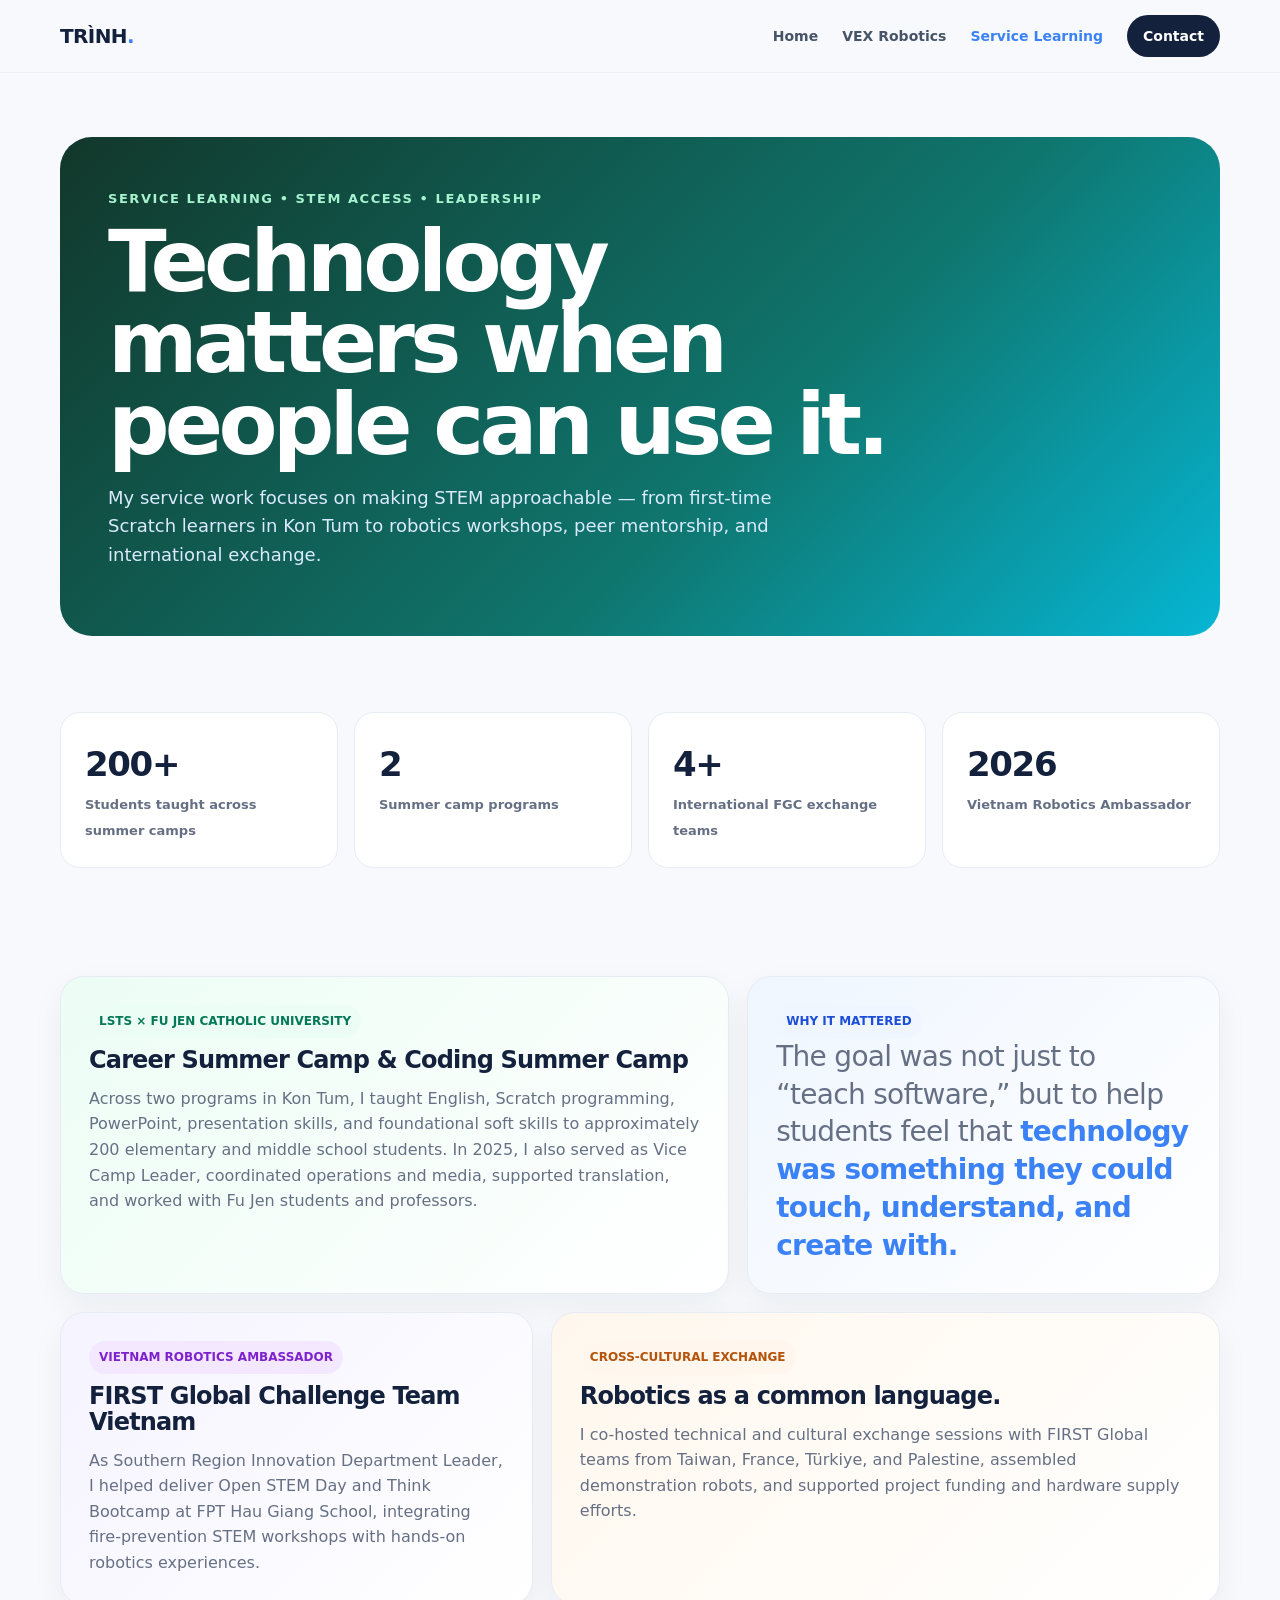
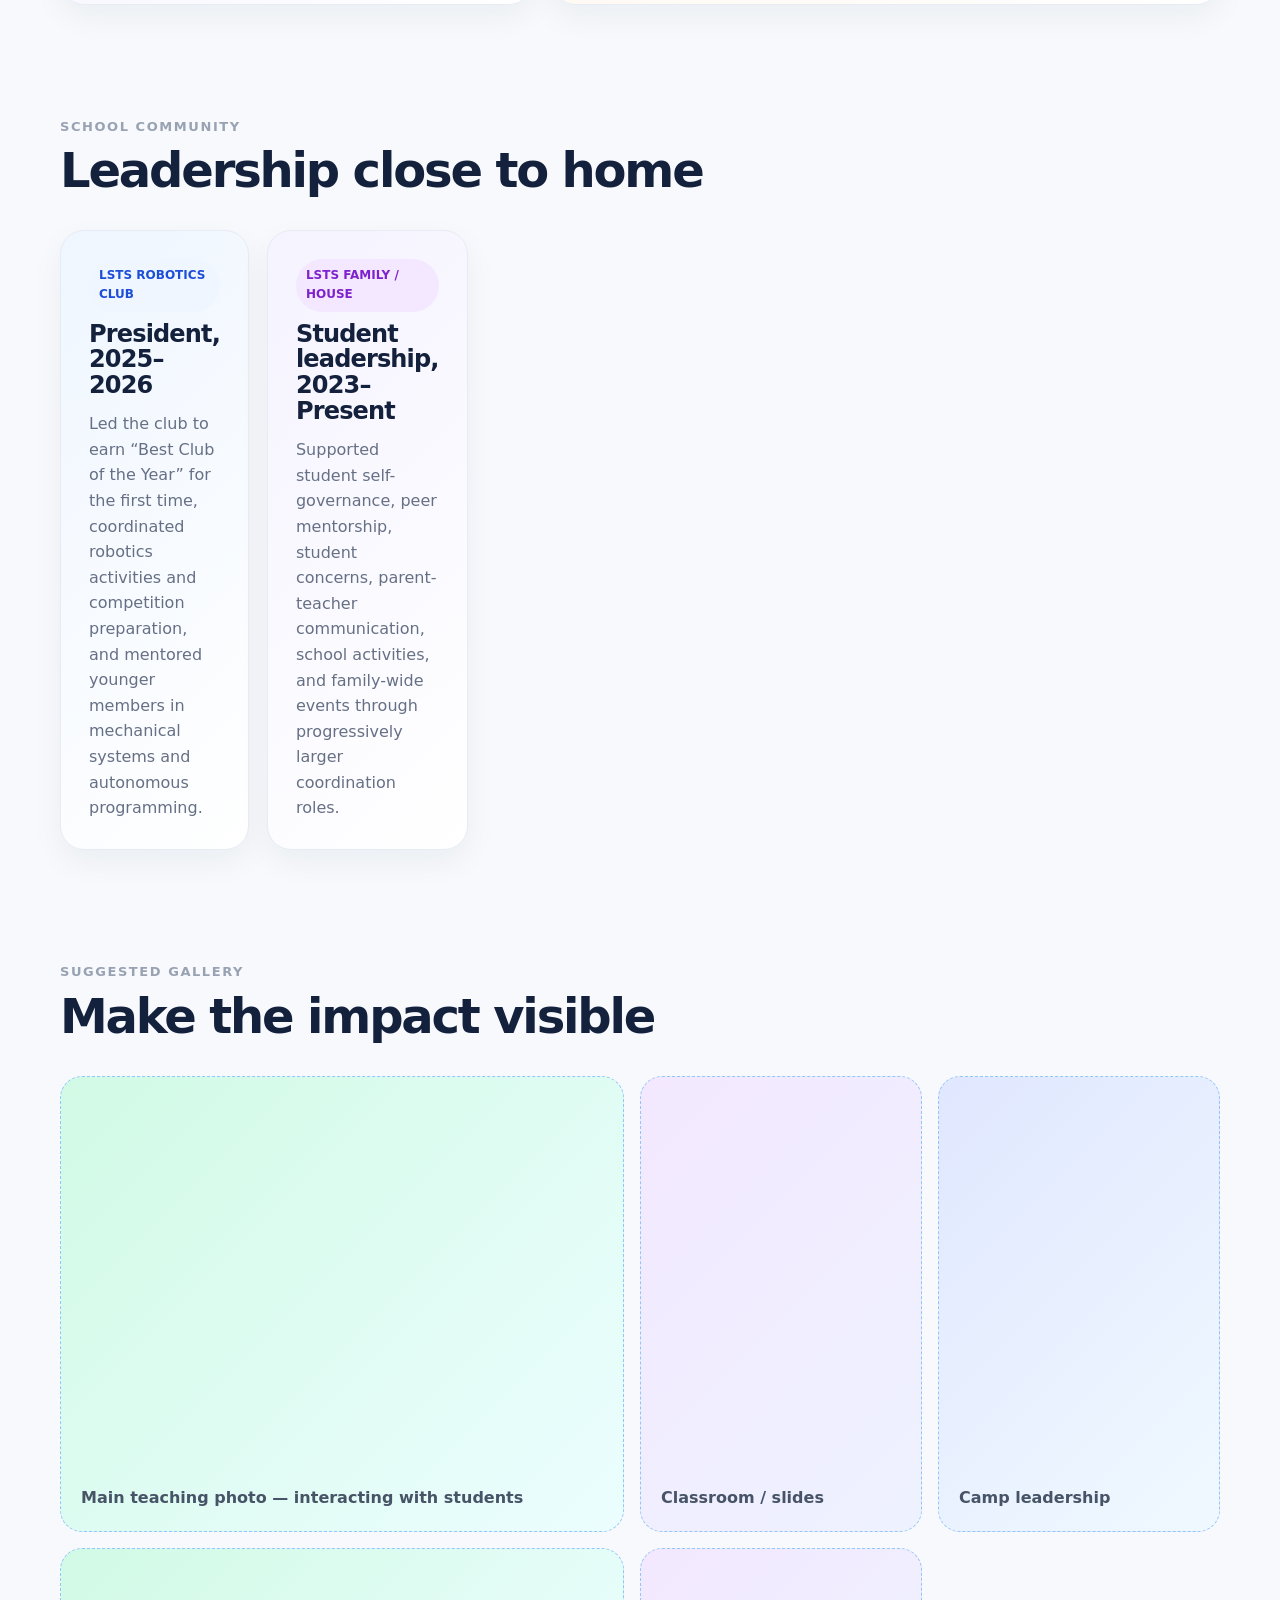
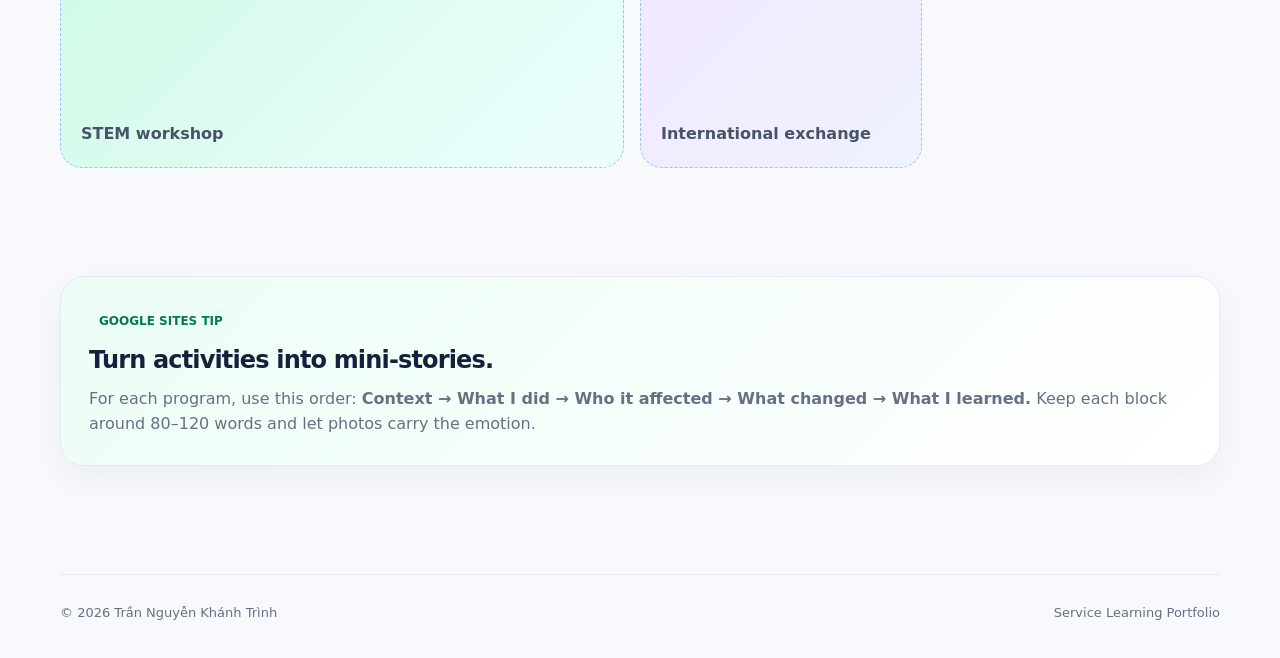
==== service.html @ 227d6859 "Add files via upload" ====
<!doctype html><html lang="en"><head><meta charset="utf-8"><meta name="viewport" content="width=device-width,initial-scale=1"><title>Service Learning | Trình</title><link rel="stylesheet" href="styles.css"></head><body>
<nav class="nav"><div class="container nav-inner"><a class="brand" href="index.html">TRÌNH<span>.</span></a><button class="mobile-toggle">☰</button><div class="nav-links"><a href="index.html">Home</a><a href="vex.html">VEX Robotics</a><a class="active" href="service.html">Service Learning</a><a class="nav-btn" href="index.html#contact">Contact</a></div></div></nav>
<main><section class="page-hero"><div class="container"><div class="page-hero-box" style="background:linear-gradient(135deg,#12372a,#0f766e 60%,#06b6d4)"><span class="eyebrow" style="color:#a7f3d0">SERVICE LEARNING • STEM ACCESS • LEADERSHIP</span><h1>Technology matters when people can use it.</h1><p>My service work focuses on making STEM approachable — from first-time Scratch learners in Kon Tum to robotics workshops, peer mentorship, and international exchange.</p></div></div></section>
<section class="section"><div class="container"><div class="metrics"><div class="metric"><strong>200+</strong><span>Students taught across summer camps</span></div><div class="metric"><strong>2</strong><span>Summer camp programs</span></div><div class="metric"><strong>4+</strong><span>International FGC exchange teams</span></div><div class="metric"><strong>2026</strong><span>Vietnam Robotics Ambassador</span></div></div></div></section>
<section class="section"><div class="container"><div class="bento"><div class="card span-7 accent-green"><span class="tag green">LSTS × FU JEN CATHOLIC UNIVERSITY</span><h3>Career Summer Camp & Coding Summer Camp</h3><p>Across two programs in Kon Tum, I taught English, Scratch programming, PowerPoint, presentation skills, and foundational soft skills to approximately 200 elementary and middle school students. In 2025, I also served as Vice Camp Leader, coordinated operations and media, supported translation, and worked with Fu Jen students and professors.</p></div><div class="card span-5 accent-blue"><span class="tag">WHY IT MATTERED</span><p class="quote">The goal was not just to “teach software,” but to help students feel that <strong>technology was something they could touch, understand, and create with.</strong></p></div><div class="card span-5 accent-purple"><span class="tag purple">VIETNAM ROBOTICS AMBASSADOR</span><h3>FIRST Global Challenge Team Vietnam</h3><p>As Southern Region Innovation Department Leader, I helped deliver Open STEM Day and Think Bootcamp at FPT Hau Giang School, integrating fire-prevention STEM workshops with hands-on robotics experiences.</p></div><div class="card span-7 accent-orange"><span class="tag orange">CROSS-CULTURAL EXCHANGE</span><h3>Robotics as a common language.</h3><p>I co-hosted technical and cultural exchange sessions with FIRST Global teams from Taiwan, France, Türkiye, and Palestine, assembled demonstration robots, and supported project funding and hardware supply efforts.</p></div></div></div></section>
<section class="section"><div class="container"><div class="section-head"><div><span class="eyebrow">School community</span><h2>Leadership close to home</h2></div></div><div class="bento"><div class="card span-6 accent-blue"><span class="tag">LSTS ROBOTICS CLUB</span><h3>President, 2025–2026</h3><p>Led the club to earn “Best Club of the Year” for the first time, coordinated robotics activities and competition preparation, and mentored younger members in mechanical systems and autonomous programming.</p></div><div class="card span-6 accent-purple"><span class="tag purple">LSTS FAMILY / HOUSE</span><h3>Student leadership, 2023–Present</h3><p>Supported student self-governance, peer mentorship, student concerns, parent-teacher communication, school activities, and family-wide events through progressively larger coordination roles.</p></div></div></div></section>
<section class="section"><div class="container"><div class="section-head"><div><span class="eyebrow">Suggested gallery</span><h2>Make the impact visible</h2></div></div><div class="photo-grid"><div class="photo-placeholder tall green">Main teaching photo — interacting with students</div><div class="photo-placeholder purple">Classroom / slides</div><div class="photo-placeholder">Camp leadership</div><div class="photo-placeholder green">STEM workshop</div><div class="photo-placeholder purple">International exchange</div></div></div></section>
<section class="section"><div class="container"><div class="card accent-green"><span class="tag green">GOOGLE SITES TIP</span><h3>Turn activities into mini-stories.</h3><p>For each program, use this order: <b>Context → What I did → Who it affected → What changed → What I learned.</b> Keep each block around 80–120 words and let photos carry the emotion.</p></div></div></section>
</main><footer class="footer"><div class="container footer-box"><span>© 2026 Trần Nguyễn Khánh Trình</span><span>Service Learning Portfolio</span></div></footer><script src="script.js"></script></body></html>
---- styles.css ----
:root {
  --bg: #f7f9fc;
  --surface: #ffffff;
  --text: #14213d;
  --muted: #667085;
  --line: #e7ebf3;
  --blue: #3b82f6;
  --purple: #7c3aed;
  --cyan: #06b6d4;
  --green: #10b981;
  --orange: #f59e0b;
  --radius: 24px;
  --shadow: 0 20px 60px rgba(20,33,61,.10);
}
*{box-sizing:border-box}
html{scroll-behavior:smooth}
body{margin:0;font-family:Inter,ui-sans-serif,system-ui,-apple-system,BlinkMacSystemFont,"Segoe UI",sans-serif;background:var(--bg);color:var(--text);line-height:1.6}
a{color:inherit;text-decoration:none}
img{max-width:100%;display:block}
.container{width:min(1160px,calc(100% - 40px));margin:auto}
.nav{position:sticky;top:0;z-index:20;background:rgba(247,249,252,.82);backdrop-filter:blur(16px);border-bottom:1px solid rgba(231,235,243,.75)}
.nav-inner{display:flex;align-items:center;justify-content:space-between;min-height:72px;gap:24px}
.brand{font-weight:900;letter-spacing:-.03em;font-size:20px}.brand span{color:var(--blue)}
.nav-links{display:flex;gap:24px;align-items:center;font-size:14px;font-weight:700;color:#475467}
.nav-links a:hover,.nav-links a.active{color:var(--blue)}
.nav-btn{padding:10px 16px;border-radius:999px;background:#14213d;color:white !important}
.mobile-toggle{display:none;border:0;background:var(--surface);border-radius:12px;padding:10px;font-size:18px}
.hero{padding:72px 0 40px}
.hero-grid{display:grid;grid-template-columns:1.25fr .75fr;gap:34px;align-items:stretch}
.hero-copy{background:linear-gradient(135deg,#15213d 0%,#25345c 48%,#3b82f6 130%);color:#fff;border-radius:34px;padding:52px;min-height:520px;display:flex;flex-direction:column;justify-content:flex-end;position:relative;overflow:hidden;box-shadow:var(--shadow)}
.hero-copy:before{content:"";position:absolute;width:320px;height:320px;border:1px solid rgba(255,255,255,.16);border-radius:50%;top:-120px;right:-70px;box-shadow:0 0 0 60px rgba(255,255,255,.03),0 0 0 120px rgba(255,255,255,.02)}
.eyebrow{display:inline-flex;align-items:center;gap:8px;font-size:13px;font-weight:800;text-transform:uppercase;letter-spacing:.12em;color:#98a2b3}.hero-copy .eyebrow{color:#bfdbfe}
h1{font-size:clamp(46px,7vw,82px);line-height:.95;letter-spacing:-.055em;margin:18px 0 22px;max-width:850px}
.hero-copy p{font-size:19px;color:#dbeafe;max-width:720px;margin:0 0 28px}
.button-row{display:flex;gap:12px;flex-wrap:wrap}.button{padding:13px 18px;border-radius:14px;background:white;color:#172554;font-weight:800;font-size:14px}.button.secondary{background:rgba(255,255,255,.11);color:#fff;border:1px solid rgba(255,255,255,.18)}
.hero-side{display:grid;grid-template-rows:1fr 1fr;gap:18px}
.profile-card,.stat-card,.card{background:var(--surface);border:1px solid var(--line);border-radius:var(--radius);box-shadow:0 12px 32px rgba(20,33,61,.05)}
.profile-card{padding:28px;display:flex;flex-direction:column;justify-content:space-between;background:linear-gradient(180deg,#ffffff 0%,#eef6ff 100%)}
.avatar{height:190px;border-radius:22px;background:linear-gradient(135deg,#dbeafe,#ede9fe 55%,#cffafe);display:grid;place-items:center;text-align:center;padding:20px;font-weight:800;color:#475467;border:1px dashed #a5b4fc}
.small{font-size:13px;color:var(--muted)}
.stat-card{padding:26px;display:grid;grid-template-columns:1fr 1fr;gap:12px;background:linear-gradient(135deg,#f5f3ff,#fff)}
.mini-stat{padding:16px;border-radius:18px;background:white;border:1px solid var(--line)}.mini-stat b{font-size:28px;display:block;letter-spacing:-.04em}.mini-stat span{font-size:12px;color:var(--muted);font-weight:700}
.section{padding:54px 0}.section-head{display:flex;justify-content:space-between;align-items:end;gap:20px;margin-bottom:28px}.section-head h2{font-size:clamp(32px,4vw,48px);line-height:1;letter-spacing:-.045em;margin:8px 0}.section-head p{max-width:520px;color:var(--muted);margin:0}
.bento{display:grid;grid-template-columns:repeat(12,1fr);gap:18px}.card{padding:28px}.card h3{font-size:24px;line-height:1.08;letter-spacing:-.035em;margin:10px 0 12px}.card p{color:var(--muted);margin:0}.span-7{grid-column:span 7}.span-5{grid-column:span 5}.span-4{grid-column:span 4}.span-8{grid-column:span 8}.span-12{grid-column:span 12}
.accent-blue{background:linear-gradient(135deg,#eff6ff,#ffffff)}.accent-purple{background:linear-gradient(135deg,#f5f3ff,#fff)}.accent-green{background:linear-gradient(135deg,#ecfdf5,#fff)}.accent-orange{background:linear-gradient(135deg,#fff7ed,#fff)}
.tag{display:inline-flex;padding:7px 10px;border-radius:999px;background:#eff6ff;color:#1d4ed8;font-size:12px;font-weight:800}.tag.purple{background:#f3e8ff;color:#7e22ce}.tag.green{background:#ecfdf5;color:#047857}.tag.orange{background:#fff7ed;color:#b45309}
.metrics{display:grid;grid-template-columns:repeat(4,1fr);gap:16px}.metric{padding:24px;background:white;border:1px solid var(--line);border-radius:20px}.metric strong{font-size:34px;display:block;letter-spacing:-.04em}.metric span{font-size:13px;color:var(--muted);font-weight:700}
.timeline{position:relative;margin-top:10px}.timeline:before{content:"";position:absolute;left:11px;top:6px;bottom:6px;width:2px;background:#dbe5f2}.timeline-item{position:relative;padding-left:42px;margin:26px 0}.timeline-item:before{content:"";position:absolute;left:4px;top:5px;width:16px;height:16px;border-radius:50%;background:white;border:4px solid var(--blue)}.timeline-item .date{font-size:12px;color:var(--blue);font-weight:900;text-transform:uppercase;letter-spacing:.08em}.timeline-item h3{margin:5px 0 4px;font-size:20px}.timeline-item p{margin:0;color:var(--muted)}
.photo-grid{display:grid;grid-template-columns:2fr 1fr 1fr;gap:16px}.photo-placeholder{min-height:220px;border-radius:22px;background:linear-gradient(135deg,#e0e7ff,#f0f9ff);border:1px dashed #93c5fd;display:flex;align-items:flex-end;padding:20px;font-weight:800;color:#475467}.photo-placeholder.tall{min-height:456px}.photo-placeholder.purple{background:linear-gradient(135deg,#f3e8ff,#eef2ff)}.photo-placeholder.green{background:linear-gradient(135deg,#d1fae5,#ecfeff)}
.page-hero{padding:64px 0 22px}.page-hero-box{border-radius:32px;padding:48px;background:linear-gradient(135deg,#15213d,#3154a8);color:white;overflow:hidden;position:relative}.page-hero h1{font-size:clamp(48px,7vw,86px);margin:10px 0 14px}.page-hero p{max-width:730px;color:#dbeafe;font-size:18px}
.quote{font-size:28px;line-height:1.35;letter-spacing:-.025em;color:#344054}.quote strong{color:var(--blue)}
.list{padding-left:18px;color:var(--muted)}.list li{margin:8px 0}
.footer{padding:54px 0 34px}.footer-box{border-top:1px solid var(--line);padding-top:28px;display:flex;justify-content:space-between;gap:20px;flex-wrap:wrap;color:var(--muted);font-size:13px}
@media(max-width:900px){.hero-grid{grid-template-columns:1fr}.hero-copy{min-height:460px;padding:34px}.hero-side{grid-template-columns:1fr 1fr;grid-template-rows:none}.span-7,.span-5,.span-4,.span-8{grid-column:span 12}.metrics{grid-template-columns:1fr 1fr}.photo-grid{grid-template-columns:1fr 1fr}.photo-placeholder.tall{grid-column:span 2;min-height:300px}}
@media(max-width:680px){.container{width:min(100% - 24px,1160px)}.nav-links{display:none;position:absolute;top:72px;left:12px;right:12px;background:white;border:1px solid var(--line);padding:16px;border-radius:18px;box-shadow:var(--shadow);flex-direction:column;align-items:stretch}.nav-links.open{display:flex}.mobile-toggle{display:block}.hero{padding-top:34px}.hero-copy{padding:28px;min-height:430px}.hero-side{grid-template-columns:1fr}.metrics{grid-template-columns:1fr}.photo-grid{grid-template-columns:1fr}.photo-placeholder.tall{grid-column:auto;min-height:240px}.section{padding:38px 0}.section-head{align-items:start;flex-direction:column}.page-hero-box{padding:30px}}
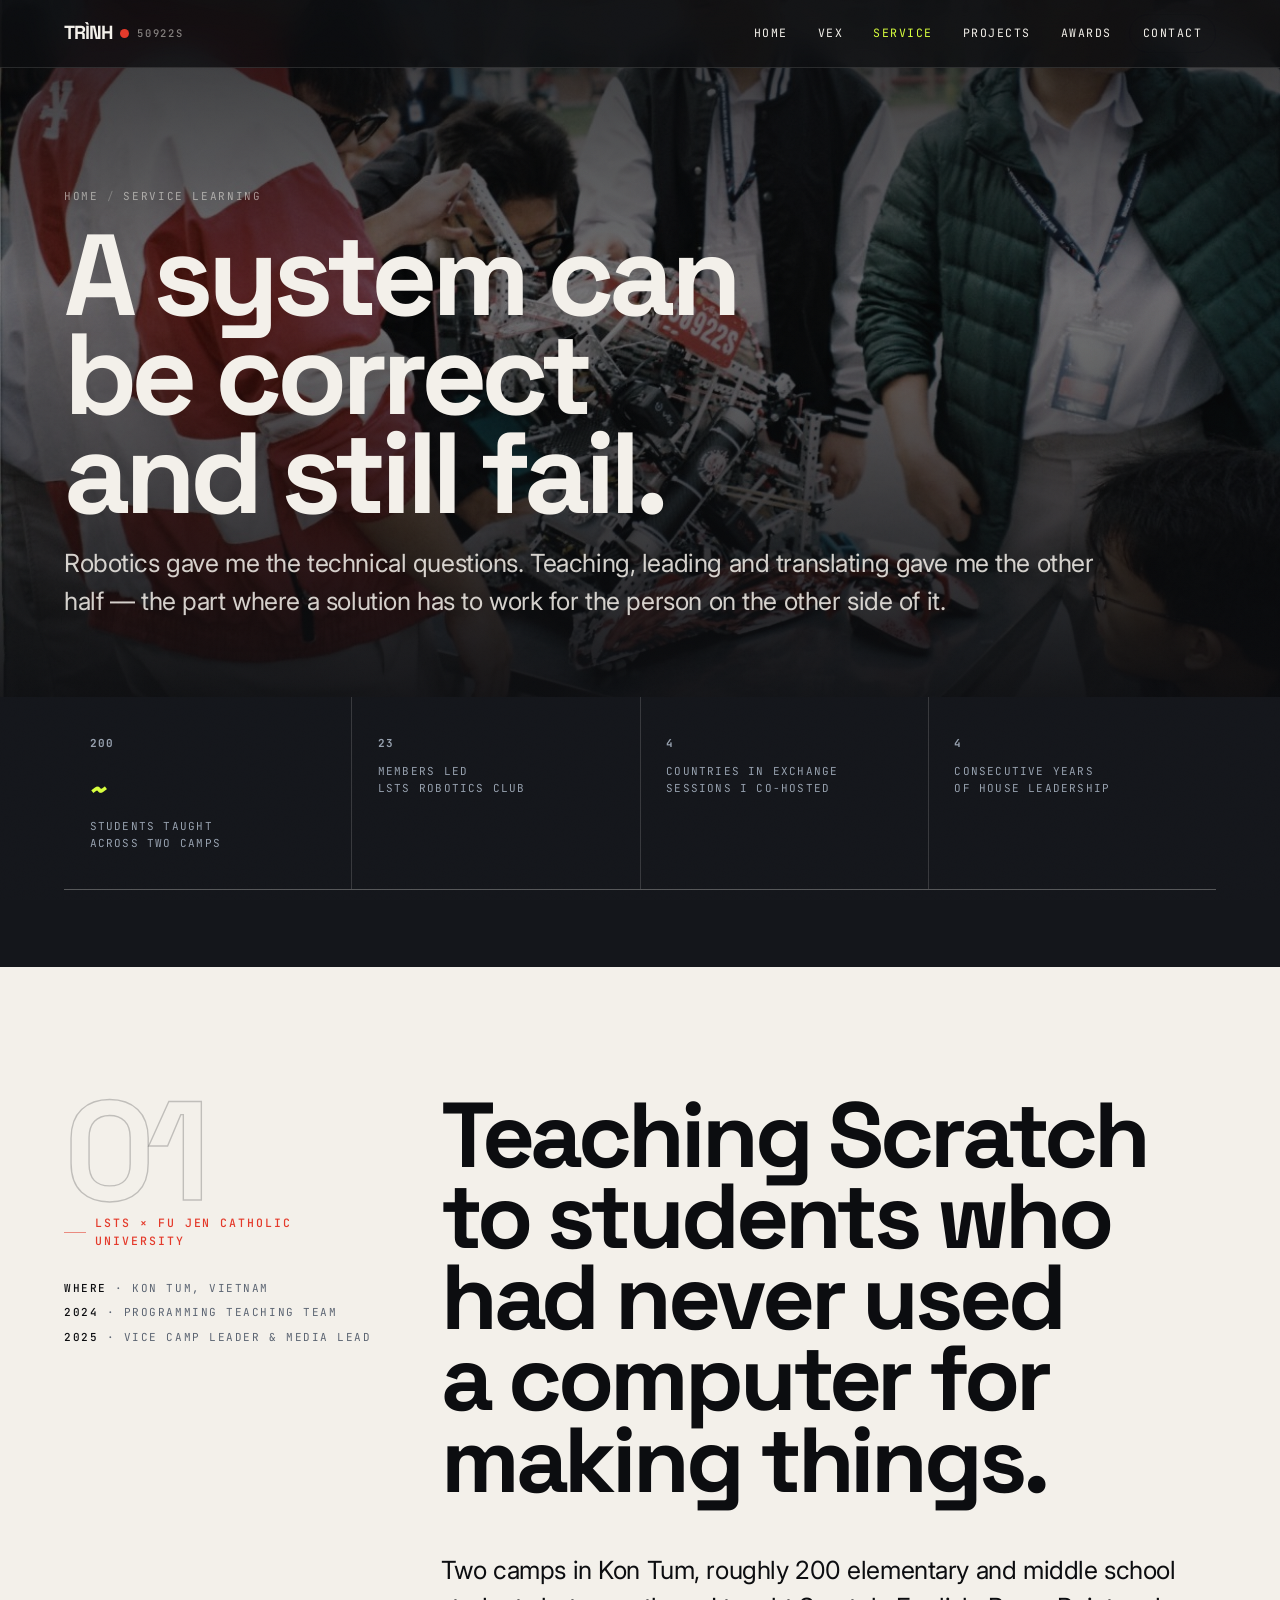
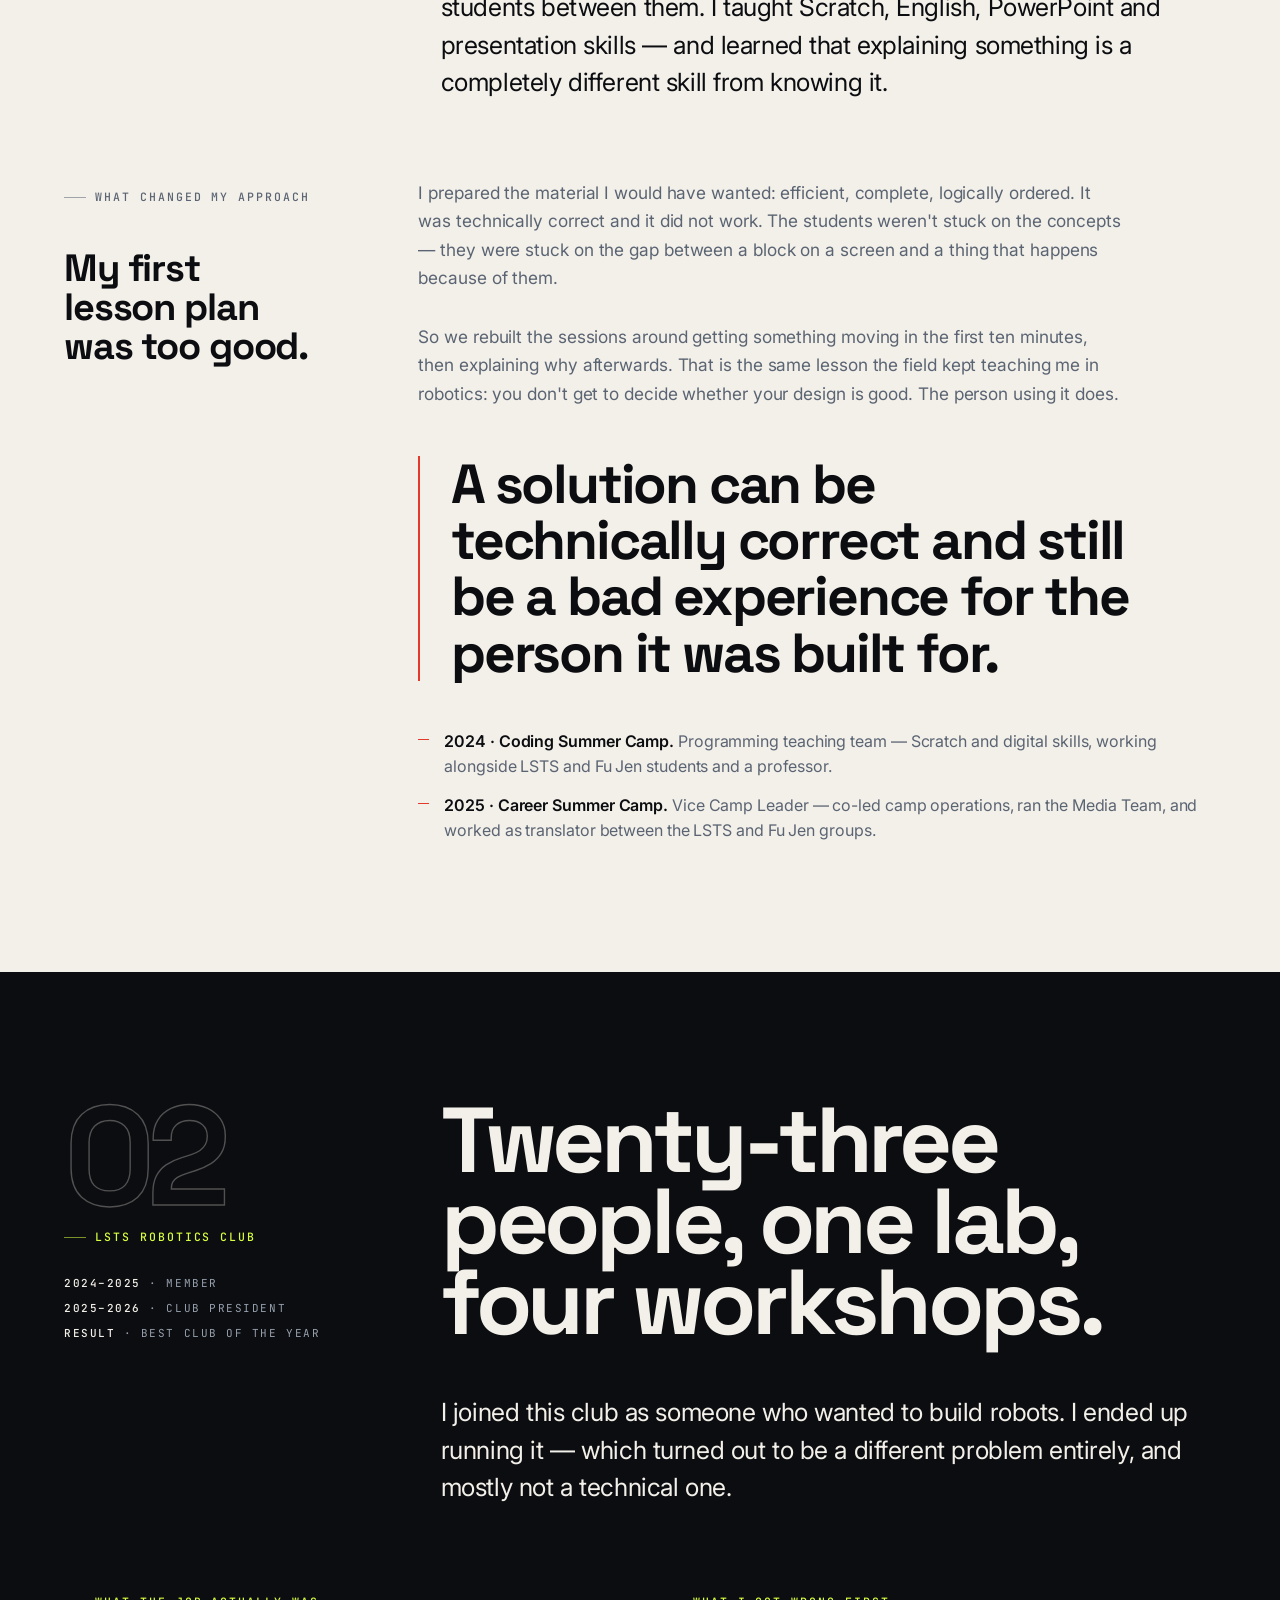
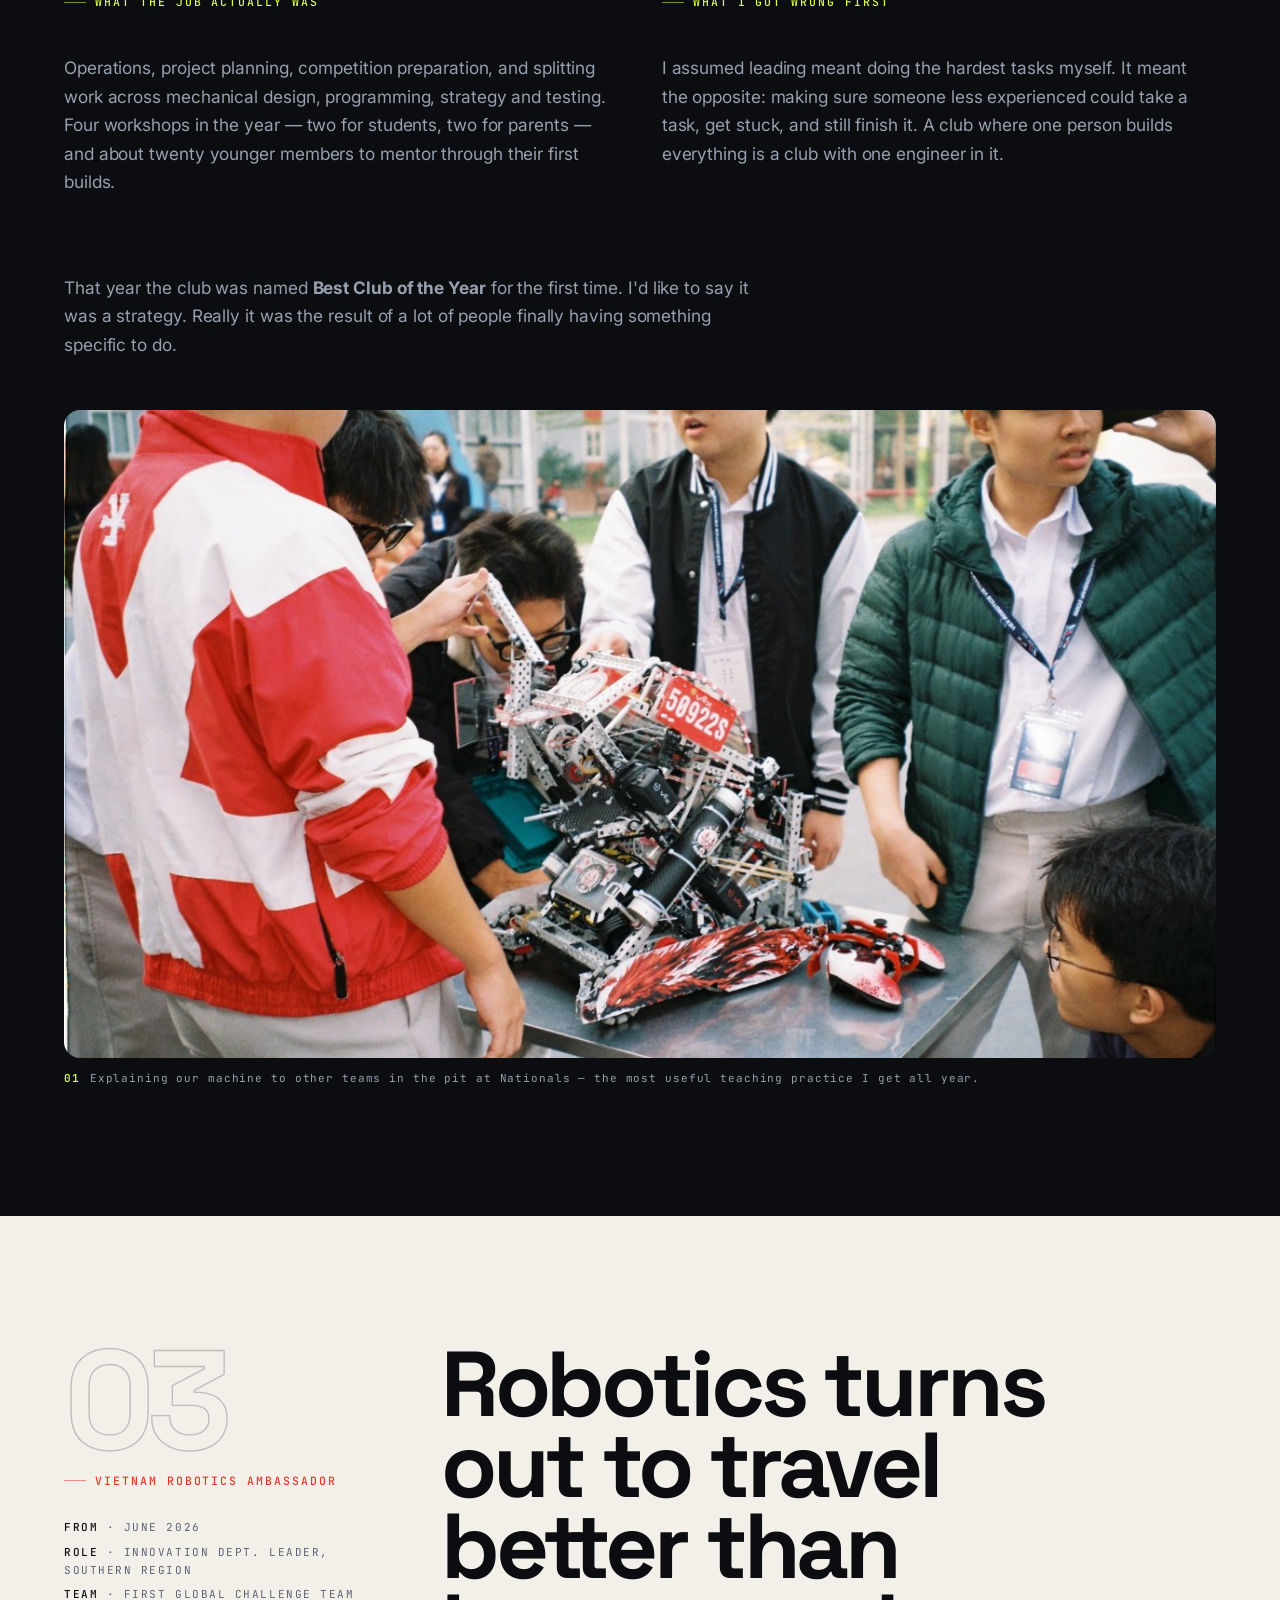
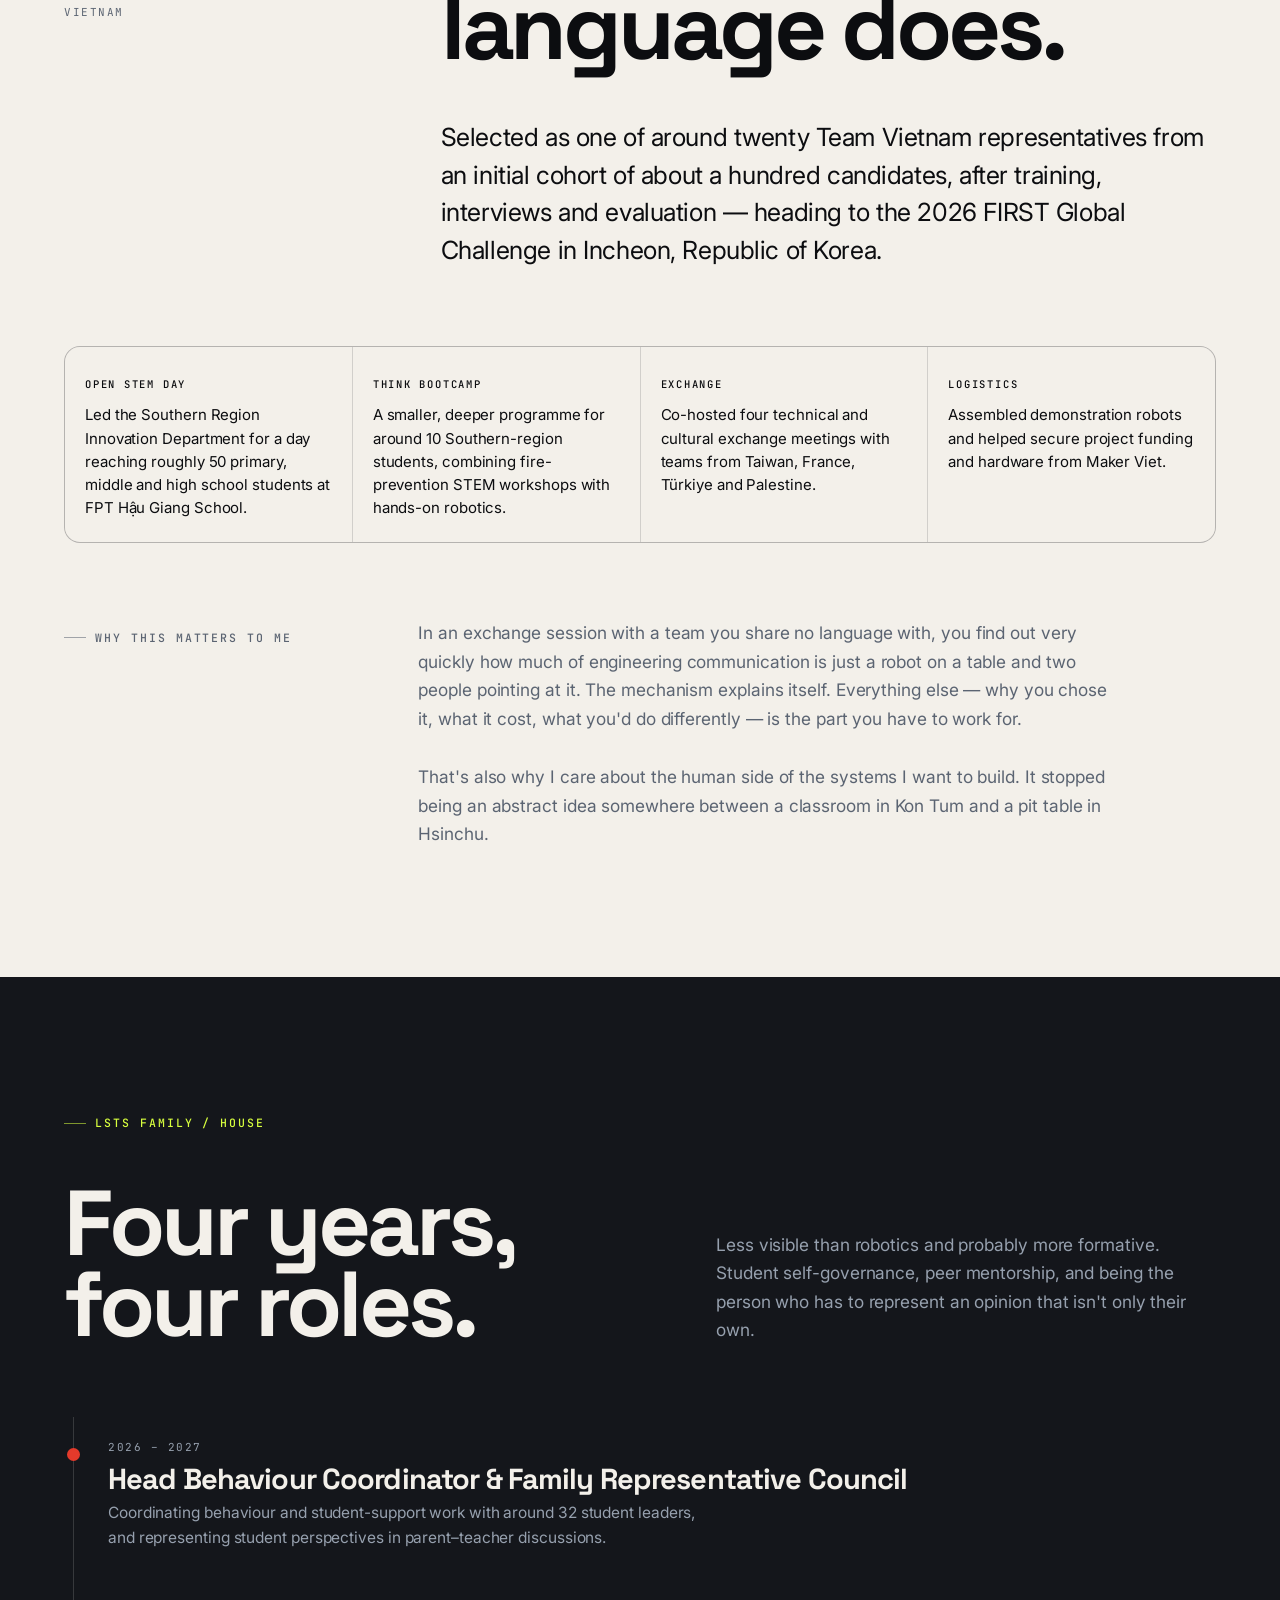
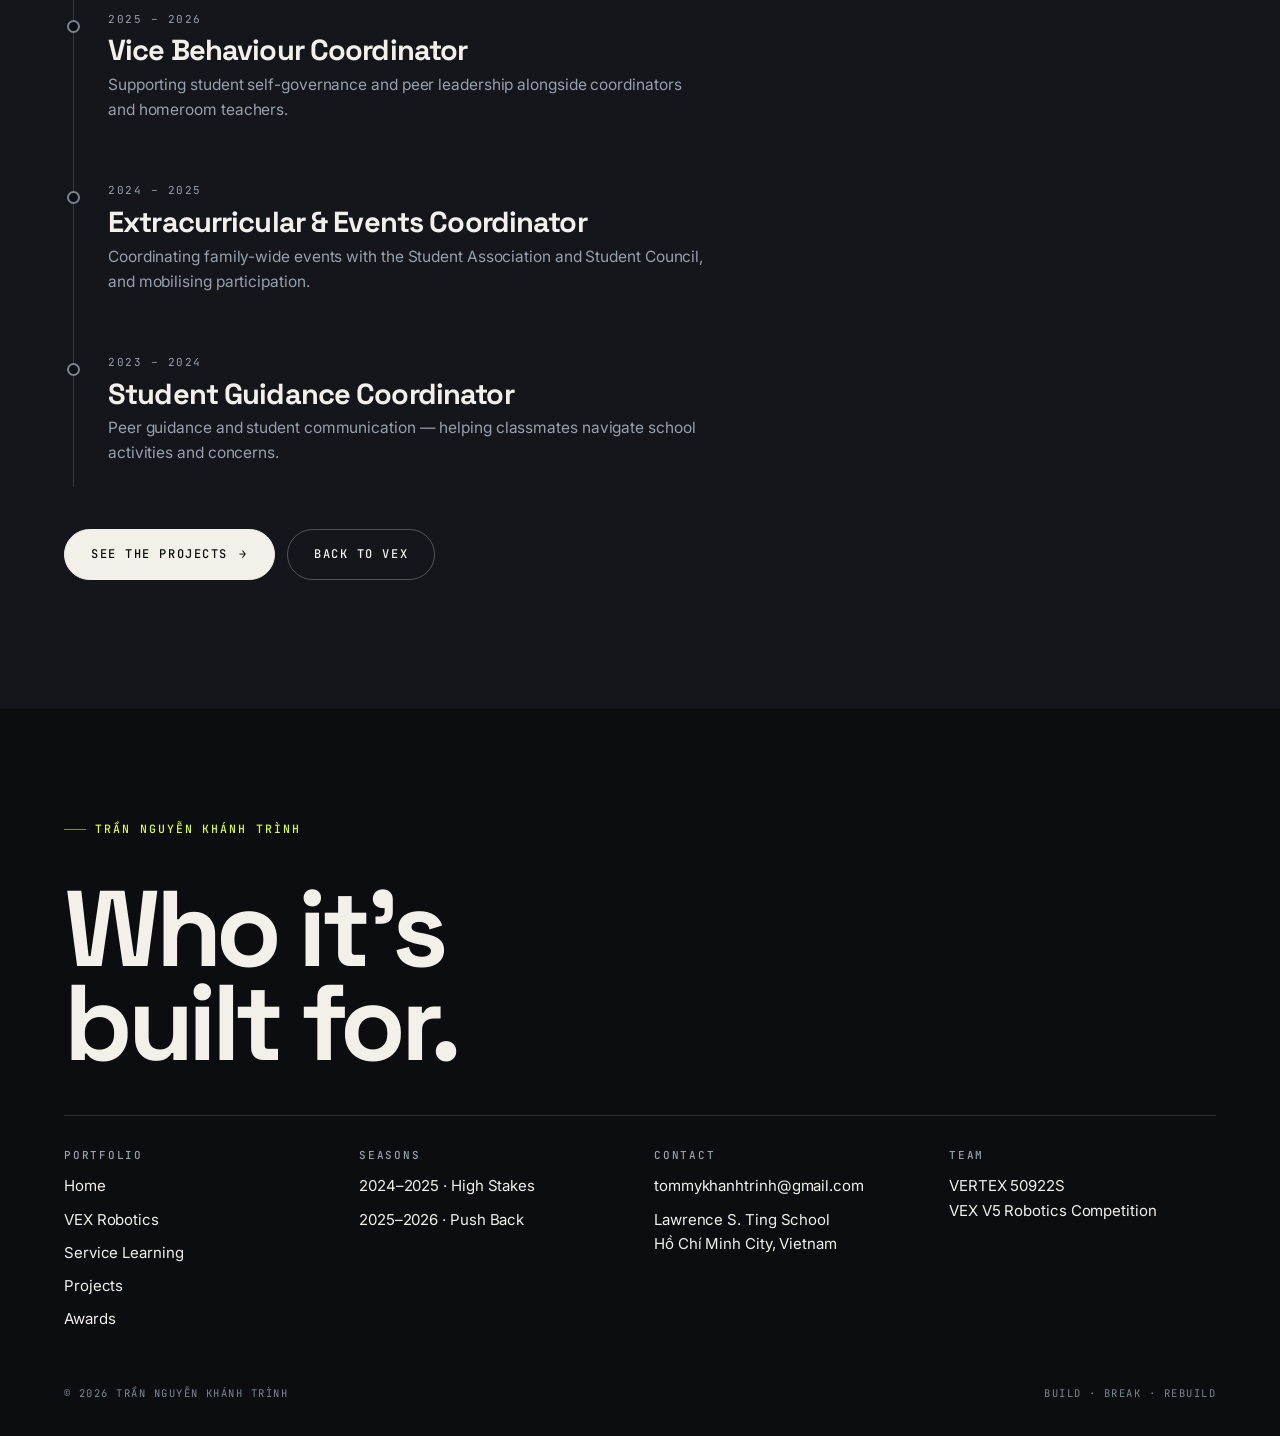
==== commit e89802a1: "Rebuild portfolio as a visual storytelling site Replaces the Google Sites scaffold with a full stati" ====
--- a/service.html
+++ b/service.html
@@ -1,9 +1,317 @@
-<!doctype html><html lang="en"><head><meta charset="utf-8"><meta name="viewport" content="width=device-width,initial-scale=1"><title>Service Learning | Trình</title><link rel="stylesheet" href="styles.css"></head><body>
-<nav class="nav"><div class="container nav-inner"><a class="brand" href="index.html">TRÌNH<span>.</span></a><button class="mobile-toggle">☰</button><div class="nav-links"><a href="index.html">Home</a><a href="vex.html">VEX Robotics</a><a class="active" href="service.html">Service Learning</a><a class="nav-btn" href="index.html#contact">Contact</a></div></div></nav>
-<main><section class="page-hero"><div class="container"><div class="page-hero-box" style="background:linear-gradient(135deg,#12372a,#0f766e 60%,#06b6d4)"><span class="eyebrow" style="color:#a7f3d0">SERVICE LEARNING • STEM ACCESS • LEADERSHIP</span><h1>Technology matters when people can use it.</h1><p>My service work focuses on making STEM approachable — from first-time Scratch learners in Kon Tum to robotics workshops, peer mentorship, and international exchange.</p></div></div></section>
-<section class="section"><div class="container"><div class="metrics"><div class="metric"><strong>200+</strong><span>Students taught across summer camps</span></div><div class="metric"><strong>2</strong><span>Summer camp programs</span></div><div class="metric"><strong>4+</strong><span>International FGC exchange teams</span></div><div class="metric"><strong>2026</strong><span>Vietnam Robotics Ambassador</span></div></div></div></section>
-<section class="section"><div class="container"><div class="bento"><div class="card span-7 accent-green"><span class="tag green">LSTS × FU JEN CATHOLIC UNIVERSITY</span><h3>Career Summer Camp & Coding Summer Camp</h3><p>Across two programs in Kon Tum, I taught English, Scratch programming, PowerPoint, presentation skills, and foundational soft skills to approximately 200 elementary and middle school students. In 2025, I also served as Vice Camp Leader, coordinated operations and media, supported translation, and worked with Fu Jen students and professors.</p></div><div class="card span-5 accent-blue"><span class="tag">WHY IT MATTERED</span><p class="quote">The goal was not just to “teach software,” but to help students feel that <strong>technology was something they could touch, understand, and create with.</strong></p></div><div class="card span-5 accent-purple"><span class="tag purple">VIETNAM ROBOTICS AMBASSADOR</span><h3>FIRST Global Challenge Team Vietnam</h3><p>As Southern Region Innovation Department Leader, I helped deliver Open STEM Day and Think Bootcamp at FPT Hau Giang School, integrating fire-prevention STEM workshops with hands-on robotics experiences.</p></div><div class="card span-7 accent-orange"><span class="tag orange">CROSS-CULTURAL EXCHANGE</span><h3>Robotics as a common language.</h3><p>I co-hosted technical and cultural exchange sessions with FIRST Global teams from Taiwan, France, Türkiye, and Palestine, assembled demonstration robots, and supported project funding and hardware supply efforts.</p></div></div></div></section>
-<section class="section"><div class="container"><div class="section-head"><div><span class="eyebrow">School community</span><h2>Leadership close to home</h2></div></div><div class="bento"><div class="card span-6 accent-blue"><span class="tag">LSTS ROBOTICS CLUB</span><h3>President, 2025–2026</h3><p>Led the club to earn “Best Club of the Year” for the first time, coordinated robotics activities and competition preparation, and mentored younger members in mechanical systems and autonomous programming.</p></div><div class="card span-6 accent-purple"><span class="tag purple">LSTS FAMILY / HOUSE</span><h3>Student leadership, 2023–Present</h3><p>Supported student self-governance, peer mentorship, student concerns, parent-teacher communication, school activities, and family-wide events through progressively larger coordination roles.</p></div></div></div></section>
-<section class="section"><div class="container"><div class="section-head"><div><span class="eyebrow">Suggested gallery</span><h2>Make the impact visible</h2></div></div><div class="photo-grid"><div class="photo-placeholder tall green">Main teaching photo — interacting with students</div><div class="photo-placeholder purple">Classroom / slides</div><div class="photo-placeholder">Camp leadership</div><div class="photo-placeholder green">STEM workshop</div><div class="photo-placeholder purple">International exchange</div></div></div></section>
-<section class="section"><div class="container"><div class="card accent-green"><span class="tag green">GOOGLE SITES TIP</span><h3>Turn activities into mini-stories.</h3><p>For each program, use this order: <b>Context → What I did → Who it affected → What changed → What I learned.</b> Keep each block around 80–120 words and let photos carry the emotion.</p></div></div></section>
-</main><footer class="footer"><div class="container footer-box"><span>© 2026 Trần Nguyễn Khánh Trình</span><span>Service Learning Portfolio</span></div></footer><script src="script.js"></script></body></html>
+<!doctype html>
+<html lang="en">
+<head>
+<meta charset="utf-8">
+<meta name="viewport" content="width=device-width,initial-scale=1">
+<title>Service Learning — Trần Nguyễn Khánh Trình</title>
+<meta name="description" content="Teaching, leading and representing: two summer camps in Kon Tum, the LSTS Robotics Club presidency, and the FIRST Global Challenge Team Vietnam ambassador programme.">
+<meta name="theme-color" content="#0C0D10">
+<link rel="icon" href="data:image/svg+xml,%3Csvg xmlns='http://www.w3.org/2000/svg' viewBox='0 0 32 32'%3E%3Crect width='32' height='32' rx='7' fill='%230C0D10'/%3E%3Ccircle cx='16' cy='16' r='6' fill='%23E43A2B'/%3E%3C/svg%3E">
+<link rel="preconnect" href="https://fonts.googleapis.com">
+<link rel="preconnect" href="https://fonts.gstatic.com" crossorigin>
+<link href="https://fonts.googleapis.com/css2?family=Space+Grotesk:wght@500;700&family=Inter:wght@400;500;600&family=JetBrains+Mono:wght@400;500&display=swap" rel="stylesheet">
+<link rel="stylesheet" href="styles.css">
+</head>
+<body>
+<a class="skip" href="#main">Skip to content</a>
+<div class="progress" aria-hidden="true"></div>
+<div class="grain" aria-hidden="true"></div>
+
+<header class="nav on-dark">
+  <div class="wrap nav-in">
+    <a class="brand" href="index.html">TRÌNH<i aria-hidden="true"></i><span>50922S</span></a>
+    <button class="burger" type="button" aria-label="Menu" aria-expanded="false"><b></b></button>
+    <nav class="nav-links" aria-label="Main">
+      <a href="index.html">Home</a>
+      <a href="vex.html">VEX</a>
+      <a class="active" href="service.html">Service</a>
+      <a href="projects.html">Projects</a>
+      <a href="awards.html">Awards</a>
+      <a class="nav-cta" href="index.html#contact">Contact</a>
+    </nav>
+  </div>
+</header>
+
+<main id="main">
+
+  <!-- ================= HERO ================= -->
+  <section class="phero">
+    <div class="phero-bg" aria-hidden="true">
+      <img src="assets/nationals/pit-crowd.jpg" alt="" fetchpriority="high" decoding="async">
+    </div>
+    <div class="wrap">
+      <p class="crumbs"><a href="index.html">Home</a><em>/</em>Service Learning</p>
+      <h1 class="display">A system can<br>be correct<br>and still fail.</h1>
+      <p class="lede">
+        Robotics gave me the technical questions. Teaching, leading and translating gave me the other
+        half — the part where a solution has to work for the person on the other side of it.
+      </p>
+    </div>
+  </section>
+
+  <section class="sec-tight dark ink-2" style="padding-top:0">
+    <div class="wrap-wide">
+      <div class="stats rv" style="border-top:0">
+        <div class="stat"><b><span data-count="200">200</span><em>~</em></b><span>Students taught<br>across two camps</span></div>
+        <div class="stat"><b><span data-count="23">23</span></b><span>Members led<br>LSTS Robotics Club</span></div>
+        <div class="stat"><b><span data-count="4">4</span></b><span>Countries in exchange<br>sessions I co-hosted</span></div>
+        <div class="stat"><b><span data-count="4">4</span></b><span>Consecutive years<br>of house leadership</span></div>
+      </div>
+    </div>
+  </section>
+
+  <!-- ================= KON TUM ================= -->
+  <section class="sec">
+    <div class="wrap">
+      <div class="ch-top">
+        <div>
+          <span class="ch-no" aria-hidden="true">01</span>
+          <p class="label label-red">LSTS × Fu Jen Catholic University</p>
+          <div class="ch-meta">
+            <span><b>Where</b> · Kon Tum, Vietnam</span>
+            <span><b>2024</b> · Programming teaching team</span>
+            <span><b>2025</b> · Vice Camp Leader &amp; Media lead</span>
+          </div>
+        </div>
+        <div>
+          <h2 class="display d2 balance">Teaching Scratch to students who had never used a computer for making things.</h2>
+          <p class="lede mt-m">
+            Two camps in Kon Tum, roughly 200 elementary and middle school students between them.
+            I taught Scratch, English, PowerPoint and presentation skills — and learned that explaining
+            something is a completely different skill from knowing it.
+          </p>
+        </div>
+      </div>
+
+      <div class="cols-side mt-l">
+        <div class="sticky-side rv">
+          <p class="label">What changed my approach</p>
+          <h3 class="display d4 mt-s balance">My first lesson plan was too good.</h3>
+        </div>
+        <div>
+          <p class="body-lg rv">
+            I prepared the material I would have wanted: efficient, complete, logically ordered. It was
+            technically correct and it did not work. The students weren't stuck on the concepts — they
+            were stuck on the gap between a block on a screen and a thing that happens because of them.
+          </p>
+          <p class="body-lg rv mt-s">
+            So we rebuilt the sessions around getting something moving in the first ten minutes, then
+            explaining why afterwards. That is the same lesson the field kept teaching me in robotics:
+            you don't get to decide whether your design is good. The person using it does.
+          </p>
+          <div class="pull rv">
+            <p class="statement">A solution can be technically correct and still be a bad experience for the person it was built for.</p>
+          </div>
+          <ul class="list rv">
+            <li><b>2024 · Coding Summer Camp.</b> Programming teaching team — Scratch and digital skills, working alongside LSTS and Fu Jen students and a professor.</li>
+            <li><b>2025 · Career Summer Camp.</b> Vice Camp Leader — co-led camp operations, ran the Media Team, and worked as translator between the LSTS and Fu Jen groups.</li>
+          </ul>
+        </div>
+      </div>
+    </div>
+  </section>
+
+  <!-- ================= ROBOTICS CLUB ================= -->
+  <section class="sec dark">
+    <div class="wrap">
+      <div class="ch-top">
+        <div>
+          <span class="ch-no" aria-hidden="true">02</span>
+          <p class="label label-acid">LSTS Robotics Club</p>
+          <div class="ch-meta">
+            <span><b>2024–2025</b> · Member</span>
+            <span><b>2025–2026</b> · Club President</span>
+            <span><b>Result</b> · Best Club of the Year</span>
+          </div>
+        </div>
+        <div>
+          <h2 class="display d2 balance">Twenty-three people, one lab, four workshops.</h2>
+          <p class="lede mt-m">
+            I joined this club as someone who wanted to build robots. I ended up running it — which
+            turned out to be a different problem entirely, and mostly not a technical one.
+          </p>
+        </div>
+      </div>
+
+      <div class="cols2 mt-l">
+        <div class="rv">
+          <p class="label label-acid">What the job actually was</p>
+          <p class="body-lg mt-s">
+            Operations, project planning, competition preparation, and splitting work across mechanical
+            design, programming, strategy and testing. Four workshops in the year — two for students,
+            two for parents — and about twenty younger members to mentor through their first builds.
+          </p>
+        </div>
+        <div class="rv rv-d1">
+          <p class="label label-acid">What I got wrong first</p>
+          <p class="body-lg mt-s">
+            I assumed leading meant doing the hardest tasks myself. It meant the opposite: making sure
+            someone less experienced could take a task, get stuck, and still finish it. A club where one
+            person builds everything is a club with one engineer in it.
+          </p>
+        </div>
+      </div>
+
+      <div class="rv mt-l">
+        <p class="body-lg">
+          That year the club was named <strong>Best Club of the Year</strong> for the first time. I'd
+          like to say it was a strategy. Really it was the result of a lot of people finally having
+          something specific to do.
+        </p>
+      </div>
+
+      <figure class="rv mt-m">
+        <div class="fig ar-169 zoom clickable">
+          <img src="assets/nationals/pit-crowd.jpg" alt="Students from several teams gathered around the robot on a pit table at the National Championship" loading="lazy" decoding="async">
+        </div>
+        <figcaption class="cap"><i>01</i><span>Explaining our machine to other teams in the pit at Nationals — the most useful teaching practice I get all year.</span></figcaption>
+      </figure>
+    </div>
+  </section>
+
+  <!-- ================= AMBASSADOR ================= -->
+  <section class="sec">
+    <div class="wrap">
+      <div class="ch-top">
+        <div>
+          <span class="ch-no" aria-hidden="true">03</span>
+          <p class="label label-red">Vietnam Robotics Ambassador</p>
+          <div class="ch-meta">
+            <span><b>From</b> · June 2026</span>
+            <span><b>Role</b> · Innovation Dept. Leader, Southern Region</span>
+            <span><b>Team</b> · FIRST Global Challenge Team Vietnam</span>
+          </div>
+        </div>
+        <div>
+          <h2 class="display d2 balance">Robotics turns out to travel better than language does.</h2>
+          <p class="lede mt-m">
+            Selected as one of around twenty Team Vietnam representatives from an initial cohort of about
+            a hundred candidates, after training, interviews and evaluation — heading to the 2026 FIRST
+            Global Challenge in Incheon, Republic of Korea.
+          </p>
+        </div>
+      </div>
+
+      <div class="beats rv mt-l">
+        <div class="beat">
+          <p class="label label-red no-rule">Open STEM Day</p>
+          <p>Led the Southern Region Innovation Department for a day reaching roughly 50 primary, middle and high school students at FPT Hậu Giang School.</p>
+        </div>
+        <div class="beat">
+          <p class="label label-red no-rule">Think Bootcamp</p>
+          <p>A smaller, deeper programme for around 10 Southern-region students, combining fire-prevention STEM workshops with hands-on robotics.</p>
+        </div>
+        <div class="beat">
+          <p class="label label-red no-rule">Exchange</p>
+          <p>Co-hosted four technical and cultural exchange meetings with teams from Taiwan, France, Türkiye and Palestine.</p>
+        </div>
+        <div class="beat">
+          <p class="label label-red no-rule">Logistics</p>
+          <p>Assembled demonstration robots and helped secure project funding and hardware from Maker Viet.</p>
+        </div>
+      </div>
+
+      <div class="cols-side mt-l">
+        <div class="sticky-side rv">
+          <p class="label">Why this matters to me</p>
+        </div>
+        <div class="rv">
+          <p class="body-lg">
+            In an exchange session with a team you share no language with, you find out very quickly how
+            much of engineering communication is just a robot on a table and two people pointing at it.
+            The mechanism explains itself. Everything else — why you chose it, what it cost, what you'd
+            do differently — is the part you have to work for.
+          </p>
+          <p class="body-lg mt-s">
+            That's also why I care about the human side of the systems I want to build. It stopped being
+            an abstract idea somewhere between a classroom in Kon Tum and a pit table in Hsinchu.
+          </p>
+        </div>
+      </div>
+    </div>
+  </section>
+
+  <!-- ================= HOUSE LEADERSHIP ================= -->
+  <section class="sec dark ink-2">
+    <div class="wrap">
+      <div class="head rv">
+        <div>
+          <p class="label label-acid">LSTS Family / House</p>
+          <h2 class="display d2 mt-s">Four years, four roles.</h2>
+        </div>
+        <p class="body-lg">
+          Less visible than robotics and probably more formative. Student self-governance, peer
+          mentorship, and being the person who has to represent an opinion that isn't only their own.
+        </p>
+      </div>
+
+      <div class="tl rv">
+        <div class="tl-item is-key">
+          <span class="when">2026 – 2027</span>
+          <h3>Head Behaviour Coordinator &amp; Family Representative Council</h3>
+          <p>Coordinating behaviour and student-support work with around 32 student leaders, and representing student perspectives in parent–teacher discussions.</p>
+        </div>
+        <div class="tl-item">
+          <span class="when">2025 – 2026</span>
+          <h3>Vice Behaviour Coordinator</h3>
+          <p>Supporting student self-governance and peer leadership alongside coordinators and homeroom teachers.</p>
+        </div>
+        <div class="tl-item">
+          <span class="when">2024 – 2025</span>
+          <h3>Extracurricular &amp; Events Coordinator</h3>
+          <p>Coordinating family-wide events with the Student Association and Student Council, and mobilising participation.</p>
+        </div>
+        <div class="tl-item">
+          <span class="when">2023 – 2024</span>
+          <h3>Student Guidance Coordinator</h3>
+          <p>Peer guidance and student communication — helping classmates navigate school activities and concerns.</p>
+        </div>
+      </div>
+
+      <div class="btns rv">
+        <a class="btn" href="projects.html">See the projects <span class="ar" aria-hidden="true">&rarr;</span></a>
+        <a class="btn btn-ghost" href="vex.html">Back to VEX</a>
+      </div>
+    </div>
+  </section>
+
+</main>
+
+<footer class="foot">
+  <div class="wrap">
+    <p class="label label-acid">Trần Nguyễn Khánh Trình</p>
+    <h2 class="display big mt-s">Who it's<br>built for.</h2>
+    <div class="foot-grid">
+      <div>
+        <h4>Portfolio</h4>
+        <a href="index.html">Home</a>
+        <a href="vex.html">VEX Robotics</a>
+        <a href="service.html">Service Learning</a>
+        <a href="projects.html">Projects</a>
+        <a href="awards.html">Awards</a>
+      </div>
+      <div>
+        <h4>Seasons</h4>
+        <a href="vex-2024-2025.html">2024–2025 · High Stakes</a>
+        <a href="vex-2025-2026.html">2025–2026 · Push Back</a>
+      </div>
+      <div>
+        <h4>Contact</h4>
+        <a href="mailto:tommykhanhtrinh@gmail.com">tommykhanhtrinh@gmail.com</a>
+        <p>Lawrence S. Ting School<br>Hồ Chí Minh City, Vietnam</p>
+      </div>
+      <div>
+        <h4>Team</h4>
+        <p>VERTEX 50922S<br>VEX V5 Robotics Competition</p>
+      </div>
+    </div>
+    <div class="foot-base">
+      <span>© <span data-year>2026</span> Trần Nguyễn Khánh Trình</span>
+      <span>Build · Break · Rebuild</span>
+    </div>
+  </div>
+</footer>
+
+<script src="script.js"></script>
+</body>
+</html>
--- a/styles.css
+++ b/styles.css
@@ -1,55 +1,480 @@
-:root {
-  --bg: #f7f9fc;
-  --surface: #ffffff;
-  --text: #14213d;
-  --muted: #667085;
-  --line: #e7ebf3;
-  --blue: #3b82f6;
-  --purple: #7c3aed;
-  --cyan: #06b6d4;
-  --green: #10b981;
-  --orange: #f59e0b;
-  --radius: 24px;
-  --shadow: 0 20px 60px rgba(20,33,61,.10);
+/* =========================================================
+   TRÌNH — Robotics Portfolio
+   Design system: modern robotics × editorial × youthful engineering
+   ========================================================= */
+
+/* ---------- Tokens ---------- */
+:root{
+  --ink:#0C0D10;
+  --ink-2:#14161B;
+  --ink-3:#1D2027;
+  --bone:#F3F0EA;
+  --bone-2:#E6E1D7;
+  --bone-3:#D5CEC1;
+  --red:#E43A2B;
+  --red-deep:#B32519;
+  --acid:#D8FF3E;
+  --steel:#7A8593;
+
+  --paper:var(--bone);
+  --text:var(--ink);
+  --muted:#5B6472;
+  --line:rgba(12,13,16,.14);
+  --line-soft:rgba(12,13,16,.07);
+
+  --maxw:1320px;
+  --gut:clamp(20px,5vw,64px);
+
+  --f-display:'Space Grotesk',ui-sans-serif,system-ui,-apple-system,'Segoe UI',sans-serif;
+  --f-body:'Inter',ui-sans-serif,system-ui,-apple-system,'Segoe UI',sans-serif;
+  --f-mono:'JetBrains Mono',ui-monospace,'SFMono-Regular',Menlo,Consolas,monospace;
+
+  --ease:cubic-bezier(.22,.61,.36,1);
+  --ease-out:cubic-bezier(.16,1,.3,1);
+  --nav-h:68px;
 }
-*{box-sizing:border-box}
-html{scroll-behavior:smooth}
-body{margin:0;font-family:Inter,ui-sans-serif,system-ui,-apple-system,BlinkMacSystemFont,"Segoe UI",sans-serif;background:var(--bg);color:var(--text);line-height:1.6}
+
+/* ---------- Reset / base ---------- */
+*,*::before,*::after{box-sizing:border-box}
+html{-webkit-text-size-adjust:100%;scroll-behavior:smooth}
+@media (prefers-reduced-motion:reduce){html{scroll-behavior:auto}}
+body{
+  margin:0;background:var(--paper);color:var(--text);
+  font-family:var(--f-body);font-size:17px;line-height:1.62;
+  font-weight:400;letter-spacing:-.005em;
+  -webkit-font-smoothing:antialiased;-moz-osx-font-smoothing:grayscale;
+  overflow-x:hidden;
+}
+img{max-width:100%;display:block}
 a{color:inherit;text-decoration:none}
-img{max-width:100%;display:block}
-.container{width:min(1160px,calc(100% - 40px));margin:auto}
-.nav{position:sticky;top:0;z-index:20;background:rgba(247,249,252,.82);backdrop-filter:blur(16px);border-bottom:1px solid rgba(231,235,243,.75)}
-.nav-inner{display:flex;align-items:center;justify-content:space-between;min-height:72px;gap:24px}
-.brand{font-weight:900;letter-spacing:-.03em;font-size:20px}.brand span{color:var(--blue)}
-.nav-links{display:flex;gap:24px;align-items:center;font-size:14px;font-weight:700;color:#475467}
-.nav-links a:hover,.nav-links a.active{color:var(--blue)}
-.nav-btn{padding:10px 16px;border-radius:999px;background:#14213d;color:white !important}
-.mobile-toggle{display:none;border:0;background:var(--surface);border-radius:12px;padding:10px;font-size:18px}
-.hero{padding:72px 0 40px}
-.hero-grid{display:grid;grid-template-columns:1.25fr .75fr;gap:34px;align-items:stretch}
-.hero-copy{background:linear-gradient(135deg,#15213d 0%,#25345c 48%,#3b82f6 130%);color:#fff;border-radius:34px;padding:52px;min-height:520px;display:flex;flex-direction:column;justify-content:flex-end;position:relative;overflow:hidden;box-shadow:var(--shadow)}
-.hero-copy:before{content:"";position:absolute;width:320px;height:320px;border:1px solid rgba(255,255,255,.16);border-radius:50%;top:-120px;right:-70px;box-shadow:0 0 0 60px rgba(255,255,255,.03),0 0 0 120px rgba(255,255,255,.02)}
-.eyebrow{display:inline-flex;align-items:center;gap:8px;font-size:13px;font-weight:800;text-transform:uppercase;letter-spacing:.12em;color:#98a2b3}.hero-copy .eyebrow{color:#bfdbfe}
-h1{font-size:clamp(46px,7vw,82px);line-height:.95;letter-spacing:-.055em;margin:18px 0 22px;max-width:850px}
-.hero-copy p{font-size:19px;color:#dbeafe;max-width:720px;margin:0 0 28px}
-.button-row{display:flex;gap:12px;flex-wrap:wrap}.button{padding:13px 18px;border-radius:14px;background:white;color:#172554;font-weight:800;font-size:14px}.button.secondary{background:rgba(255,255,255,.11);color:#fff;border:1px solid rgba(255,255,255,.18)}
-.hero-side{display:grid;grid-template-rows:1fr 1fr;gap:18px}
-.profile-card,.stat-card,.card{background:var(--surface);border:1px solid var(--line);border-radius:var(--radius);box-shadow:0 12px 32px rgba(20,33,61,.05)}
-.profile-card{padding:28px;display:flex;flex-direction:column;justify-content:space-between;background:linear-gradient(180deg,#ffffff 0%,#eef6ff 100%)}
-.avatar{height:190px;border-radius:22px;background:linear-gradient(135deg,#dbeafe,#ede9fe 55%,#cffafe);display:grid;place-items:center;text-align:center;padding:20px;font-weight:800;color:#475467;border:1px dashed #a5b4fc}
-.small{font-size:13px;color:var(--muted)}
-.stat-card{padding:26px;display:grid;grid-template-columns:1fr 1fr;gap:12px;background:linear-gradient(135deg,#f5f3ff,#fff)}
-.mini-stat{padding:16px;border-radius:18px;background:white;border:1px solid var(--line)}.mini-stat b{font-size:28px;display:block;letter-spacing:-.04em}.mini-stat span{font-size:12px;color:var(--muted);font-weight:700}
-.section{padding:54px 0}.section-head{display:flex;justify-content:space-between;align-items:end;gap:20px;margin-bottom:28px}.section-head h2{font-size:clamp(32px,4vw,48px);line-height:1;letter-spacing:-.045em;margin:8px 0}.section-head p{max-width:520px;color:var(--muted);margin:0}
-.bento{display:grid;grid-template-columns:repeat(12,1fr);gap:18px}.card{padding:28px}.card h3{font-size:24px;line-height:1.08;letter-spacing:-.035em;margin:10px 0 12px}.card p{color:var(--muted);margin:0}.span-7{grid-column:span 7}.span-5{grid-column:span 5}.span-4{grid-column:span 4}.span-8{grid-column:span 8}.span-12{grid-column:span 12}
-.accent-blue{background:linear-gradient(135deg,#eff6ff,#ffffff)}.accent-purple{background:linear-gradient(135deg,#f5f3ff,#fff)}.accent-green{background:linear-gradient(135deg,#ecfdf5,#fff)}.accent-orange{background:linear-gradient(135deg,#fff7ed,#fff)}
-.tag{display:inline-flex;padding:7px 10px;border-radius:999px;background:#eff6ff;color:#1d4ed8;font-size:12px;font-weight:800}.tag.purple{background:#f3e8ff;color:#7e22ce}.tag.green{background:#ecfdf5;color:#047857}.tag.orange{background:#fff7ed;color:#b45309}
-.metrics{display:grid;grid-template-columns:repeat(4,1fr);gap:16px}.metric{padding:24px;background:white;border:1px solid var(--line);border-radius:20px}.metric strong{font-size:34px;display:block;letter-spacing:-.04em}.metric span{font-size:13px;color:var(--muted);font-weight:700}
-.timeline{position:relative;margin-top:10px}.timeline:before{content:"";position:absolute;left:11px;top:6px;bottom:6px;width:2px;background:#dbe5f2}.timeline-item{position:relative;padding-left:42px;margin:26px 0}.timeline-item:before{content:"";position:absolute;left:4px;top:5px;width:16px;height:16px;border-radius:50%;background:white;border:4px solid var(--blue)}.timeline-item .date{font-size:12px;color:var(--blue);font-weight:900;text-transform:uppercase;letter-spacing:.08em}.timeline-item h3{margin:5px 0 4px;font-size:20px}.timeline-item p{margin:0;color:var(--muted)}
-.photo-grid{display:grid;grid-template-columns:2fr 1fr 1fr;gap:16px}.photo-placeholder{min-height:220px;border-radius:22px;background:linear-gradient(135deg,#e0e7ff,#f0f9ff);border:1px dashed #93c5fd;display:flex;align-items:flex-end;padding:20px;font-weight:800;color:#475467}.photo-placeholder.tall{min-height:456px}.photo-placeholder.purple{background:linear-gradient(135deg,#f3e8ff,#eef2ff)}.photo-placeholder.green{background:linear-gradient(135deg,#d1fae5,#ecfeff)}
-.page-hero{padding:64px 0 22px}.page-hero-box{border-radius:32px;padding:48px;background:linear-gradient(135deg,#15213d,#3154a8);color:white;overflow:hidden;position:relative}.page-hero h1{font-size:clamp(48px,7vw,86px);margin:10px 0 14px}.page-hero p{max-width:730px;color:#dbeafe;font-size:18px}
-.quote{font-size:28px;line-height:1.35;letter-spacing:-.025em;color:#344054}.quote strong{color:var(--blue)}
-.list{padding-left:18px;color:var(--muted)}.list li{margin:8px 0}
-.footer{padding:54px 0 34px}.footer-box{border-top:1px solid var(--line);padding-top:28px;display:flex;justify-content:space-between;gap:20px;flex-wrap:wrap;color:var(--muted);font-size:13px}
-@media(max-width:900px){.hero-grid{grid-template-columns:1fr}.hero-copy{min-height:460px;padding:34px}.hero-side{grid-template-columns:1fr 1fr;grid-template-rows:none}.span-7,.span-5,.span-4,.span-8{grid-column:span 12}.metrics{grid-template-columns:1fr 1fr}.photo-grid{grid-template-columns:1fr 1fr}.photo-placeholder.tall{grid-column:span 2;min-height:300px}}
-@media(max-width:680px){.container{width:min(100% - 24px,1160px)}.nav-links{display:none;position:absolute;top:72px;left:12px;right:12px;background:white;border:1px solid var(--line);padding:16px;border-radius:18px;box-shadow:var(--shadow);flex-direction:column;align-items:stretch}.nav-links.open{display:flex}.mobile-toggle{display:block}.hero{padding-top:34px}.hero-copy{padding:28px;min-height:430px}.hero-side{grid-template-columns:1fr}.metrics{grid-template-columns:1fr}.photo-grid{grid-template-columns:1fr}.photo-placeholder.tall{grid-column:auto;min-height:240px}.section{padding:38px 0}.section-head{align-items:start;flex-direction:column}.page-hero-box{padding:30px}}
+button{font:inherit;color:inherit;background:none;border:0;cursor:pointer}
+h1,h2,h3,h4{font-family:var(--f-display);font-weight:700;letter-spacing:-.035em;line-height:.95;margin:0}
+p{margin:0 0 1.1em}
+p:last-child{margin-bottom:0}
+::selection{background:var(--red);color:#fff}
+:focus-visible{outline:2.5px solid var(--red);outline-offset:3px;border-radius:3px}
+
+.skip{position:absolute;left:-9999px;top:0;z-index:200;background:var(--ink);color:#fff;padding:12px 18px;font-family:var(--f-mono);font-size:12px}
+.skip:focus{left:12px;top:12px}
+
+/* ---------- Layout ---------- */
+.wrap{width:100%;max-width:var(--maxw);margin:0 auto;padding-inline:var(--gut)}
+.wrap-wide{width:100%;max-width:1600px;margin:0 auto;padding-inline:var(--gut)}
+.sec{padding:clamp(72px,10vw,148px) 0;position:relative}
+.sec-tight{padding:clamp(48px,6vw,84px) 0}
+
+/* Dark surface */
+.dark{background:var(--ink);color:var(--bone);--text:var(--bone);--muted:#96A0AE;--line:rgba(243,240,234,.16);--line-soft:rgba(243,240,234,.08)}
+.dark ::selection{background:var(--acid);color:var(--ink)}
+.ink-2{background:var(--ink-2)}
+
+/* ---------- Typography scale ---------- */
+.display{font-family:var(--f-display);font-weight:700;letter-spacing:-.045em;line-height:.88}
+.d1{font-size:clamp(52px,10.5vw,142px)}
+.d2{font-size:clamp(40px,7.2vw,96px)}
+.d3{font-size:clamp(30px,4.4vw,60px)}
+.d4{font-size:clamp(24px,3vw,38px);letter-spacing:-.03em;line-height:1.02}
+.lede{font-size:clamp(18px,2.1vw,25px);line-height:1.5;letter-spacing:-.017em;color:var(--text);max-width:66ch}
+.body-lg{font-size:clamp(17px,1.35vw,19.5px);line-height:1.65;color:var(--muted);max-width:64ch}
+.muted{color:var(--muted)}
+.measure{max-width:60ch}
+.balance{text-wrap:balance}
+
+/* Mono label */
+.label{
+  font-family:var(--f-mono);font-size:11.5px;font-weight:500;
+  letter-spacing:.17em;text-transform:uppercase;color:var(--muted);
+  display:inline-flex;align-items:center;gap:9px;
+}
+.label::before{content:"";width:22px;height:1px;background:currentColor;opacity:.55;flex:none}
+.label.no-rule::before{display:none}
+.label-red{color:var(--red)}
+.label-acid{color:var(--acid)}
+
+.hl{color:var(--red)}
+.dark .hl{color:var(--acid)}
+.mark{background:linear-gradient(transparent 58%,rgba(228,58,43,.26) 58%);padding:0 .06em}
+.dark .mark{background:linear-gradient(transparent 58%,rgba(216,255,62,.28) 58%)}
+
+/* ---------- Nav ---------- */
+.nav{position:fixed;inset:0 0 auto 0;z-index:90;height:var(--nav-h);
+  background:rgba(243,240,234,.82);backdrop-filter:blur(14px) saturate(1.4);
+  -webkit-backdrop-filter:blur(14px) saturate(1.4);
+  border-bottom:1px solid var(--line-soft);transition:transform .45s var(--ease),background .3s}
+.nav.on-dark{background:rgba(12,13,16,.78);border-bottom-color:rgba(243,240,234,.12);color:var(--bone)}
+.nav.hide{transform:translateY(-102%)}
+.nav-in{height:100%;display:flex;align-items:center;justify-content:space-between;gap:20px}
+.brand{font-family:var(--f-display);font-weight:700;font-size:19px;letter-spacing:-.05em;display:flex;align-items:center;gap:8px}
+.brand i{width:9px;height:9px;background:var(--red);border-radius:50%;display:block;flex:none}
+.brand span{font-family:var(--f-mono);font-size:10.5px;letter-spacing:.16em;font-weight:500;opacity:.5;text-transform:uppercase}
+.nav-links{display:flex;align-items:center;gap:4px}
+.nav-links a{font-family:var(--f-mono);font-size:11.5px;letter-spacing:.13em;text-transform:uppercase;
+  padding:9px 13px;border-radius:100px;transition:background .22s,color .22s;position:relative;white-space:nowrap}
+.nav-links a:hover{background:rgba(12,13,16,.07)}
+.nav.on-dark .nav-links a:hover{background:rgba(243,240,234,.11)}
+.nav-links a.active{color:var(--red)}
+.nav.on-dark .nav-links a.active{color:var(--acid)}
+.nav-cta{border:1px solid var(--line)}
+.burger{display:none;width:42px;height:42px;border:1px solid var(--line);border-radius:50%;align-items:center;justify-content:center;flex:none}
+.burger b{display:block;width:16px;height:1.6px;background:currentColor;position:relative;transition:.3s var(--ease)}
+.burger b::before,.burger b::after{content:"";position:absolute;left:0;width:16px;height:1.6px;background:currentColor;transition:.3s var(--ease)}
+.burger b::before{top:-5px}
+.burger b::after{top:5px}
+.burger.open b{background:transparent}
+.burger.open b::before{top:0;transform:rotate(45deg)}
+.burger.open b::after{top:0;transform:rotate(-45deg)}
+.progress{position:fixed;top:0;left:0;height:2px;background:var(--red);z-index:95;width:0;transition:width .1s linear}
+
+@media (max-width:900px){
+  .burger{display:flex}
+  .nav-links{position:fixed;inset:var(--nav-h) 0 auto 0;background:var(--ink);color:var(--bone);
+    flex-direction:column;align-items:stretch;gap:0;padding:14px var(--gut) 30px;
+    transform:translateY(-8px);opacity:0;pointer-events:none;transition:.32s var(--ease);
+    border-bottom:1px solid rgba(243,240,234,.14);max-height:calc(100vh - var(--nav-h));overflow:auto}
+  .nav-links.open{transform:none;opacity:1;pointer-events:auto}
+  .nav-links a{font-size:15px;letter-spacing:.06em;padding:15px 4px;border-bottom:1px solid rgba(243,240,234,.1);border-radius:0}
+  .nav-links a:hover{background:none}
+  .nav-cta{border:0;color:var(--acid)}
+}
+
+/* ---------- Buttons ---------- */
+.btn{display:inline-flex;align-items:center;gap:11px;padding:15px 26px;border-radius:100px;
+  font-family:var(--f-mono);font-size:12px;font-weight:500;letter-spacing:.13em;text-transform:uppercase;
+  background:var(--ink);color:var(--bone);border:1px solid var(--ink);
+  transition:transform .3s var(--ease-out),background .25s,color .25s,border-color .25s;will-change:transform}
+.btn:hover{transform:translateY(-3px);background:var(--red);border-color:var(--red);color:#fff}
+.btn .ar{transition:transform .3s var(--ease-out)}
+.btn:hover .ar{transform:translateX(4px)}
+.btn-ghost{background:transparent;color:var(--text);border-color:var(--line)}
+.btn-ghost:hover{background:var(--ink);border-color:var(--ink);color:var(--bone)}
+.dark .btn{background:var(--bone);color:var(--ink);border-color:var(--bone)}
+.dark .btn:hover{background:var(--acid);border-color:var(--acid);color:var(--ink)}
+.dark .btn-ghost{background:transparent;color:var(--bone);border-color:rgba(243,240,234,.28)}
+.dark .btn-ghost:hover{background:var(--bone);color:var(--ink)}
+.btns{display:flex;flex-wrap:wrap;gap:12px;margin-top:34px}
+
+/* ---------- Section head ---------- */
+.head{display:grid;grid-template-columns:minmax(0,1fr) minmax(0,.85fr);gap:clamp(24px,5vw,72px);
+  align-items:end;margin-bottom:clamp(38px,5vw,68px)}
+.head .label{margin-bottom:20px}
+@media (max-width:860px){.head{grid-template-columns:1fr;align-items:start}}
+.rule{height:1px;background:var(--line);margin:0;border:0}
+
+/* ---------- HERO ---------- */
+.hero{position:relative;min-height:100svh;display:flex;align-items:flex-end;
+  padding-top:calc(var(--nav-h) + 40px);padding-bottom:clamp(38px,6vw,72px);overflow:clip;isolation:isolate;
+  background:var(--ink);color:var(--bone);
+  --text:var(--bone);--muted:#A6AEBA;--line:rgba(243,240,234,.2);--line-soft:rgba(243,240,234,.1)}
+.hero ::selection{background:var(--acid);color:var(--ink)}
+.hero-bg{position:absolute;inset:-6% 0;z-index:0;will-change:transform}
+.hero-bg img{width:100%;height:100%;object-fit:cover;object-position:50% 40%;
+  filter:grayscale(.18) contrast(1.05) brightness(.92) saturate(.92)}
+.hero-veil{position:absolute;inset:0;z-index:1;
+  background:
+    linear-gradient(90deg,rgba(12,13,16,.62) 0%,rgba(12,13,16,.28) 38%,rgba(12,13,16,0) 68%),
+    radial-gradient(120% 82% at 8% 104%,rgba(12,13,16,.88) 0%,rgba(12,13,16,.4) 44%,rgba(12,13,16,0) 72%),
+    linear-gradient(180deg,rgba(12,13,16,.5) 0%,rgba(12,13,16,.06) 26%,rgba(12,13,16,.22) 58%,rgba(12,13,16,.9) 100%)}
+.hero-lines{position:absolute;inset:0;z-index:1;pointer-events:none;opacity:.2;
+  background-image:linear-gradient(rgba(243,240,234,.5) 1px,transparent 1px),linear-gradient(90deg,rgba(243,240,234,.5) 1px,transparent 1px);
+  background-size:clamp(60px,7vw,110px) clamp(60px,7vw,110px);
+  -webkit-mask-image:radial-gradient(70% 60% at 70% 30%,#000,transparent 75%);
+  mask-image:radial-gradient(70% 60% at 70% 30%,#000,transparent 75%)}
+.hero-in{position:relative;z-index:2;width:100%}
+.hero h1{font-size:clamp(50px,11.6vw,168px);line-height:.84;letter-spacing:-.055em;margin:0 0 26px}
+.hero h1 .ln{display:block;overflow:hidden}
+.hero h1 .ln>span{display:block;transform:translateY(105%);animation:rise 1.05s var(--ease-out) forwards}
+.hero h1 .ln:nth-child(2)>span{animation-delay:.1s}
+.hero h1 .ln:nth-child(3)>span{animation-delay:.2s}
+@keyframes rise{to{transform:none}}
+.hero-foot{display:grid;grid-template-columns:minmax(0,1.05fr) minmax(0,.95fr);gap:clamp(22px,5vw,64px);align-items:end;
+  border-top:1px solid rgba(243,240,234,.22);padding-top:26px;margin-top:8px}
+@media (max-width:860px){.hero-foot{grid-template-columns:1fr;gap:22px}}
+.hero .fade-up{opacity:0;transform:translateY(18px);animation:fadeUp .9s var(--ease-out) .45s forwards}
+@keyframes fadeUp{to{opacity:1;transform:none}}
+.hero-tag{position:absolute;right:0;top:calc(var(--nav-h) + 6vh);writing-mode:vertical-rl;
+  font-family:var(--f-mono);font-size:11px;letter-spacing:.3em;text-transform:uppercase;color:rgba(243,240,234,.5)}
+@media (max-width:900px){.hero-tag{display:none}}
+.scroll-cue{position:absolute;z-index:2;left:var(--gut);bottom:14px;font-family:var(--f-mono);font-size:10.5px;
+  letter-spacing:.22em;text-transform:uppercase;color:rgba(243,240,234,.55);display:flex;align-items:center;gap:10px}
+.scroll-cue::after{content:"";width:34px;height:1px;background:currentColor;animation:cue 1.9s var(--ease) infinite}
+@keyframes cue{0%,100%{transform:scaleX(.35);transform-origin:left}50%{transform:scaleX(1);transform-origin:left}}
+
+/* ---------- Marquee ---------- */
+.marquee{overflow:hidden;padding:15px 0;background:var(--ink);color:var(--bone)}
+.marquee-track{display:flex;width:max-content;animation:scrollx 36s linear infinite}
+.marquee:hover .marquee-track{animation-play-state:paused}
+@keyframes scrollx{to{transform:translateX(-50%)}}
+.marquee-track span{font-family:var(--f-display);font-weight:700;font-size:clamp(18px,2.3vw,30px);
+  letter-spacing:-.03em;padding:0 26px;display:flex;align-items:center;gap:26px;white-space:nowrap;opacity:.92}
+.marquee-track span::after{content:"";width:7px;height:7px;background:var(--red);border-radius:50%;flex:none}
+
+/* ---------- Stats ---------- */
+.stats{display:grid;grid-template-columns:repeat(4,1fr);gap:1px;background:var(--line);border-block:1px solid var(--line)}
+.stats.c3{grid-template-columns:repeat(3,1fr)}
+.stat{background:var(--paper);padding:clamp(22px,3vw,38px) clamp(16px,2vw,28px)}
+.dark .stat{background:var(--ink)}
+.ink-2 .stat{background:var(--ink-2)}
+.stat b{display:block;font-family:var(--f-display);font-weight:700;letter-spacing:-.05em;
+  font-size:clamp(34px,5vw,68px);line-height:.86;margin-bottom:12px}
+.stat b em{font-style:normal;font-size:.46em;letter-spacing:-.02em;color:var(--red)}
+.dark .stat b em{color:var(--acid)}
+.stat span{font-family:var(--f-mono);font-size:11px;letter-spacing:.11em;text-transform:uppercase;color:var(--muted);display:block;line-height:1.5}
+@media (max-width:820px){.stats,.stats.c3{grid-template-columns:repeat(2,1fr)}}
+@media (max-width:420px){.stats,.stats.c3{grid-template-columns:1fr}}
+
+/* ---------- Preview cards (home) ---------- */
+.previews{display:grid;gap:clamp(14px,1.6vw,22px);grid-template-columns:repeat(12,1fr)}
+.pv{grid-column:span 6;position:relative;overflow:hidden;border-radius:20px;background:var(--ink-2);color:var(--bone);
+  min-height:clamp(300px,42vw,470px);display:flex;flex-direction:column;justify-content:flex-end;
+  padding:clamp(22px,2.6vw,36px);isolation:isolate;transition:transform .55s var(--ease-out)}
+.pv:hover{transform:translateY(-6px)}
+.pv>*{position:relative;z-index:2}
+.pv-img{position:absolute;inset:0;z-index:0;overflow:hidden}
+.pv-img img{width:100%;height:100%;object-fit:cover;transition:transform 1.1s var(--ease-out),filter .5s;
+  filter:grayscale(.45) brightness(.7) contrast(1.05)}
+.pv:hover .pv-img img{transform:scale(1.06);filter:grayscale(0) brightness(.76) contrast(1.05)}
+.pv::after{content:"";position:absolute;inset:0;z-index:1;
+  background:linear-gradient(180deg,rgba(12,13,16,.12) 0%,rgba(12,13,16,.42) 45%,rgba(12,13,16,.93) 100%)}
+.pv .label{color:rgba(243,240,234,.72);margin-bottom:14px}
+.pv h3{font-size:clamp(26px,3.1vw,42px);letter-spacing:-.04em;margin-bottom:12px}
+.pv p{color:rgba(243,240,234,.78);font-size:15.5px;max-width:44ch;margin:0}
+.pv .go{display:inline-flex;align-items:center;gap:9px;margin-top:20px;font-family:var(--f-mono);
+  font-size:11.5px;letter-spacing:.14em;text-transform:uppercase;color:var(--acid)}
+.pv .go .ar{transition:transform .3s var(--ease-out)}
+.pv:hover .go .ar{transform:translateX(5px)}
+.pv-lg{grid-column:span 7}
+.pv-sm{grid-column:span 5}
+@media (max-width:860px){.pv,.pv-lg,.pv-sm{grid-column:span 12}}
+
+/* ---------- Figures / galleries ---------- */
+figure{margin:0}
+.fig{position:relative;overflow:hidden;border-radius:16px;background:var(--bone-2)}
+.dark .fig{background:var(--ink-3)}
+.fig img{width:100%;height:100%;object-fit:cover;transition:transform 1s var(--ease-out)}
+.fig.zoom:hover img{transform:scale(1.045)}
+.cap{margin-top:12px;font-family:var(--f-mono);font-size:11px;letter-spacing:.08em;color:var(--muted);
+  line-height:1.6;display:flex;gap:10px;align-items:flex-start}
+.cap i{font-style:normal;color:var(--red);flex:none;font-weight:600}
+.dark .cap i{color:var(--acid)}
+
+.fig-grid{display:grid;gap:clamp(12px,1.5vw,20px)}
+.g-2{grid-template-columns:repeat(2,1fr)}
+.g-3{grid-template-columns:repeat(3,1fr)}
+.g-12{grid-template-columns:1fr 2fr}
+.g-21{grid-template-columns:2fr 1fr}
+@media (max-width:820px){.g-3{grid-template-columns:repeat(2,1fr)}.g-12,.g-21{grid-template-columns:1fr}}
+@media (max-width:560px){.g-2,.g-3{grid-template-columns:1fr}}
+.ar-43{aspect-ratio:4/3}
+.ar-11{aspect-ratio:1/1}
+.ar-169{aspect-ratio:16/9}
+.ar-32{aspect-ratio:3/2}
+.ar-34{aspect-ratio:3/4}
+.ar-23{aspect-ratio:2/3}
+.ar-54{aspect-ratio:5/4}
+
+/* Full-bleed image band */
+.bleed{position:relative;width:100vw;left:50%;margin-left:-50vw;overflow:hidden}
+.bleed img{width:100%;height:clamp(320px,64vh,720px);object-fit:cover}
+.bleed .bleed-cap{position:absolute;left:var(--gut);bottom:22px;right:var(--gut);z-index:2;
+  font-family:var(--f-mono);font-size:11px;letter-spacing:.1em;color:rgba(243,240,234,.9);
+  text-shadow:0 1px 18px rgba(0,0,0,.7)}
+.bleed::after{content:"";position:absolute;inset:0;background:linear-gradient(180deg,transparent 55%,rgba(12,13,16,.72) 100%);pointer-events:none}
+
+/* ---------- Horizontal scroller ---------- */
+.hscroll{display:flex;gap:clamp(12px,1.5vw,20px);overflow-x:auto;scroll-snap-type:x mandatory;
+  padding-bottom:18px;scrollbar-width:thin;cursor:grab;-webkit-overflow-scrolling:touch}
+.hscroll.dragging{cursor:grabbing;scroll-snap-type:none;user-select:none}
+.hscroll::-webkit-scrollbar{height:5px}
+.hscroll::-webkit-scrollbar-thumb{background:var(--line);border-radius:9px}
+.hscroll>figure{flex:0 0 clamp(250px,32vw,440px);scroll-snap-align:start}
+.hscroll>figure .fig{aspect-ratio:4/3}
+.hint{font-family:var(--f-mono);font-size:10.5px;letter-spacing:.18em;text-transform:uppercase;color:var(--muted);margin-top:6px}
+
+/* ---------- Chapter (competition) ---------- */
+.chapter{position:relative;padding:clamp(70px,9vw,140px) 0;border-top:1px solid var(--line)}
+.ch-top{display:grid;grid-template-columns:minmax(0,.42fr) minmax(0,1fr);gap:clamp(22px,4vw,60px);align-items:start}
+@media (max-width:900px){.ch-top{grid-template-columns:1fr;gap:20px}}
+.ch-no{font-family:var(--f-display);font-weight:700;font-size:clamp(60px,11vw,150px);line-height:.8;
+  letter-spacing:-.06em;color:transparent;-webkit-text-stroke:1.4px rgba(12,13,16,.22);
+  display:block;margin-bottom:6px;user-select:none}
+.dark .ch-no{-webkit-text-stroke-color:rgba(243,240,234,.3)}
+.ch-meta{font-family:var(--f-mono);font-size:11px;letter-spacing:.14em;text-transform:uppercase;color:var(--muted);
+  display:flex;flex-direction:column;gap:7px;margin-top:16px}
+.ch-meta b{color:var(--text);font-weight:500}
+
+/* Story beat strip */
+.beats{display:grid;grid-template-columns:repeat(auto-fit,minmax(180px,1fr));gap:1px;background:var(--line);
+  border:1px solid var(--line);border-radius:16px;overflow:hidden;margin:clamp(30px,4vw,52px) 0}
+.beat{background:var(--paper);padding:22px 20px}
+.dark .beat{background:var(--ink)}
+.ink-2 .beat{background:var(--ink-2)}
+.beat .label{margin-bottom:11px;font-size:10.5px}
+.beat p{font-size:15px;line-height:1.55;margin:0;color:var(--text)}
+
+/* Statement / pull quote */
+.statement{font-family:var(--f-display);font-weight:700;letter-spacing:-.04em;line-height:1.02;
+  font-size:clamp(27px,4.3vw,58px);max-width:19ch;margin:0}
+.statement.wide{max-width:26ch}
+.pull{border-left:2px solid var(--red);padding-left:clamp(18px,2.4vw,32px);margin:clamp(28px,4vw,48px) 0}
+.dark .pull{border-left-color:var(--acid)}
+
+/* Column layouts */
+.cols2{display:grid;grid-template-columns:repeat(2,minmax(0,1fr));gap:clamp(22px,3.4vw,54px)}
+@media (max-width:820px){.cols2{grid-template-columns:1fr}}
+.cols-side{display:grid;grid-template-columns:minmax(0,.38fr) minmax(0,1fr);gap:clamp(22px,4vw,64px);align-items:start}
+@media (max-width:900px){.cols-side{grid-template-columns:1fr}}
+.sticky-side{position:sticky;top:calc(var(--nav-h) + 30px)}
+@media (max-width:900px){.sticky-side{position:static}}
+
+/* ---------- Before / After ---------- */
+.ba{display:grid;grid-template-columns:1fr 1fr;gap:clamp(12px,1.6vw,22px);align-items:start}
+@media (max-width:640px){.ba{grid-template-columns:1fr}}
+.ba .side{position:relative}
+.ba .badge{position:absolute;top:12px;left:12px;z-index:2;font-family:var(--f-mono);font-size:10.5px;
+  letter-spacing:.16em;text-transform:uppercase;background:var(--ink);color:var(--bone);padding:7px 13px;border-radius:100px}
+.ba .badge.after{background:var(--red);color:#fff}
+.ba-arrow{display:flex;align-items:center;justify-content:center;font-family:var(--f-mono);font-size:11px;
+  letter-spacing:.18em;text-transform:uppercase;color:var(--muted);gap:12px;margin:22px 0}
+.ba-arrow::before,.ba-arrow::after{content:"";height:1px;background:var(--line);flex:1;max-width:120px}
+
+/* ---------- Timeline ---------- */
+.tl{position:relative;margin-top:14px}
+.tl::before{content:"";position:absolute;left:9px;top:8px;bottom:8px;width:1px;background:var(--line)}
+.tl-item{position:relative;padding-left:44px;padding-block:clamp(18px,2.4vw,30px)}
+.tl-item::before{content:"";position:absolute;left:3px;top:calc(clamp(18px,2.4vw,30px) + 9px);
+  width:13px;height:13px;border-radius:50%;background:var(--paper);border:2px solid var(--steel)}
+.dark .tl-item::before{background:var(--ink)}
+.tl-item.is-key::before{background:var(--red);border-color:var(--red)}
+.tl-item .when{font-family:var(--f-mono);font-size:11px;letter-spacing:.14em;text-transform:uppercase;color:var(--muted);display:block;margin-bottom:8px}
+.tl-item h3{font-size:clamp(20px,2.3vw,29px);letter-spacing:-.03em;margin-bottom:8px}
+.tl-item p{font-size:15.5px;color:var(--muted);max-width:60ch;margin:0}
+.tl-item .res{display:inline-block;margin-top:11px;font-family:var(--f-mono);font-size:11px;letter-spacing:.1em;
+  text-transform:uppercase;color:var(--red);border:1px solid var(--line);border-radius:100px;padding:6px 13px}
+.dark .tl-item .res{color:var(--acid)}
+
+/* ---------- Season / link cards ---------- */
+.season{display:grid;grid-template-columns:repeat(2,1fr);gap:clamp(16px,2vw,26px)}
+@media (max-width:860px){.season{grid-template-columns:1fr}}
+.scard{border:1px solid var(--line);border-radius:22px;overflow:hidden;background:var(--paper);
+  display:flex;flex-direction:column;transition:transform .5s var(--ease-out),border-color .3s}
+.dark .scard{background:var(--ink-2)}
+.scard:hover{transform:translateY(-6px);border-color:var(--red)}
+.scard .shot{aspect-ratio:16/10;overflow:hidden;position:relative}
+.scard .shot img{width:100%;height:100%;object-fit:cover;transition:transform 1s var(--ease-out)}
+.scard:hover .shot img{transform:scale(1.05)}
+.scard .shot .yr{position:absolute;left:16px;bottom:14px;font-family:var(--f-display);font-weight:700;
+  font-size:clamp(26px,3.6vw,46px);letter-spacing:-.045em;color:#fff;text-shadow:0 2px 24px rgba(0,0,0,.6)}
+.scard .body{padding:clamp(20px,2.4vw,32px);display:flex;flex-direction:column;gap:12px;flex:1}
+.scard h3{font-size:clamp(21px,2.3vw,30px);letter-spacing:-.03em}
+.scard p{font-size:15.5px;color:var(--muted);margin:0}
+.scard .go{margin-top:auto;font-family:var(--f-mono);font-size:11.5px;letter-spacing:.14em;text-transform:uppercase;
+  display:inline-flex;align-items:center;gap:9px;color:var(--red)}
+.dark .scard .go{color:var(--acid)}
+.scard .go .ar{transition:transform .3s var(--ease-out)}
+.scard:hover .go .ar{transform:translateX(5px)}
+
+/* ---------- Chips ---------- */
+.chips{display:flex;flex-wrap:wrap;gap:8px;margin-top:18px}
+.chip{font-family:var(--f-mono);font-size:11px;letter-spacing:.1em;text-transform:uppercase;
+  border:1px solid var(--line);border-radius:100px;padding:7px 14px;color:var(--muted)}
+.chip.on{background:var(--ink);border-color:var(--ink);color:var(--bone)}
+.dark .chip.on{background:var(--acid);border-color:var(--acid);color:var(--ink)}
+
+/* ---------- Award rows ---------- */
+.awards{border-top:1px solid var(--line)}
+.aw{display:grid;grid-template-columns:minmax(0,.16fr) minmax(0,1fr) minmax(0,.34fr);gap:clamp(14px,2.4vw,36px);
+  align-items:baseline;padding:clamp(20px,2.6vw,32px) 0;border-bottom:1px solid var(--line);
+  transition:padding-left .35s var(--ease)}
+.aw:hover{padding-left:14px}
+.aw .yr{font-family:var(--f-mono);font-size:12px;letter-spacing:.12em;color:var(--muted)}
+.aw h3{font-size:clamp(19px,2.1vw,28px);letter-spacing:-.03em;margin:0}
+.aw h3 small{display:block;font-family:var(--f-body);font-weight:400;font-size:14.5px;letter-spacing:0;
+  color:var(--muted);margin-top:8px;line-height:1.55}
+.aw .place{font-family:var(--f-mono);font-size:12px;letter-spacing:.1em;text-transform:uppercase;color:var(--red);text-align:right}
+.dark .aw .place{color:var(--acid)}
+@media (max-width:760px){.aw{grid-template-columns:1fr;gap:8px}.aw .place{text-align:left}}
+
+/* ---------- Lightbox ---------- */
+.lb{position:fixed;inset:0;z-index:120;background:rgba(8,9,11,.96);display:none;
+  align-items:center;justify-content:center;padding:clamp(16px,4vw,54px);opacity:0;transition:opacity .3s}
+.lb.on{display:flex}
+.lb.vis{opacity:1}
+.lb img{max-width:100%;max-height:82vh;object-fit:contain;border-radius:8px}
+.lb-cap{position:absolute;left:0;right:0;bottom:clamp(14px,3vw,30px);text-align:center;
+  font-family:var(--f-mono);font-size:11.5px;letter-spacing:.1em;color:rgba(243,240,234,.75);padding-inline:20px}
+.lb-x{position:absolute;top:clamp(14px,3vw,28px);right:clamp(14px,3vw,28px);width:46px;height:46px;
+  border:1px solid rgba(243,240,234,.3);border-radius:50%;color:#fff;display:flex;align-items:center;justify-content:center;font-size:20px}
+.lb-x:hover{background:var(--red);border-color:var(--red)}
+.fig.clickable{cursor:zoom-in}
+
+/* ---------- Footer ---------- */
+.foot{background:var(--ink);color:var(--bone);padding:clamp(56px,8vw,110px) 0 34px}
+.foot .big{font-size:clamp(38px,8.4vw,116px);letter-spacing:-.05em;line-height:.88;margin-bottom:30px}
+.foot-grid{display:grid;grid-template-columns:repeat(auto-fit,minmax(180px,1fr));gap:28px;
+  border-top:1px solid rgba(243,240,234,.16);padding-top:34px;margin-top:44px}
+.foot-grid h4{font-family:var(--f-mono);font-size:11px;font-weight:500;letter-spacing:.16em;
+  text-transform:uppercase;color:#96A0AE;margin-bottom:14px}
+.foot-grid a,.foot-grid p{display:block;font-size:15px;color:var(--bone);margin:0 0 9px;transition:color .2s}
+.foot-grid a:hover{color:var(--acid)}
+.foot-base{display:flex;flex-wrap:wrap;justify-content:space-between;gap:12px;margin-top:44px;
+  font-family:var(--f-mono);font-size:10.5px;letter-spacing:.14em;text-transform:uppercase;color:#7A8593}
+
+/* ---------- Scroll reveal ---------- */
+.rv{opacity:0;transform:translateY(26px);transition:opacity .85s var(--ease-out),transform .85s var(--ease-out)}
+.rv.in{opacity:1;transform:none}
+.rv-d1{transition-delay:.08s}
+.rv-d2{transition-delay:.16s}
+.rv-d3{transition-delay:.24s}
+.rv-d4{transition-delay:.32s}
+.clip{clip-path:inset(0 0 100% 0);transition:clip-path 1.05s var(--ease-out)}
+.clip.in{clip-path:inset(0 0 0 0)}
+
+@media (prefers-reduced-motion:reduce){
+  .rv,.clip{opacity:1;transform:none;clip-path:none;transition:none}
+  .hero h1 .ln>span{transform:none;animation:none}
+  .hero .fade-up{opacity:1;transform:none;animation:none}
+  .marquee-track{animation:none}
+  .scroll-cue::after{animation:none}
+}
+
+/* ---------- Interior page hero ---------- */
+.phero{position:relative;padding-top:calc(var(--nav-h) + clamp(56px,10vw,120px));
+  padding-bottom:clamp(42px,6vw,86px);overflow:clip;background:var(--ink);color:var(--bone);isolation:isolate;
+  --text:var(--bone);--muted:#A6AEBA;--line:rgba(243,240,234,.2)}
+.phero ::selection{background:var(--acid);color:var(--ink)}
+.phero>.wrap{position:relative;z-index:2}
+.phero-bg{position:absolute;inset:0;z-index:0}
+.phero-bg img{width:100%;height:100%;object-fit:cover;filter:grayscale(.28) brightness(.66) contrast(1.06)}
+.phero::before{content:"";position:absolute;inset:0;z-index:1;
+  background:linear-gradient(180deg,rgba(12,13,16,.74) 0%,rgba(12,13,16,.34) 42%,rgba(12,13,16,.92) 100%)}
+.phero h1{font-size:clamp(42px,9vw,128px);letter-spacing:-.05em;line-height:.86;margin:20px 0 22px}
+.phero .lede{color:rgba(243,240,234,.86)}
+.crumbs{font-family:var(--f-mono);font-size:11px;letter-spacing:.15em;text-transform:uppercase;color:rgba(243,240,234,.55)}
+.crumbs a:hover{color:var(--acid)}
+.crumbs em{font-style:normal;opacity:.5;padding:0 8px}
+
+/* ---------- Chapter rail ---------- */
+.rail{position:sticky;top:var(--nav-h);z-index:60;background:rgba(12,13,16,.92);backdrop-filter:blur(12px);
+  -webkit-backdrop-filter:blur(12px);border-block:1px solid rgba(243,240,234,.14)}
+.rail-in{display:flex;overflow-x:auto;scrollbar-width:none}
+.rail-in::-webkit-scrollbar{display:none}
+.rail a{flex:none;padding:15px 18px;font-family:var(--f-mono);font-size:10.5px;letter-spacing:.13em;
+  text-transform:uppercase;color:rgba(243,240,234,.55);border-bottom:2px solid transparent;
+  transition:color .25s,border-color .25s;white-space:nowrap;display:flex;align-items:center;gap:9px}
+.rail a b{color:rgba(243,240,234,.32);font-weight:500}
+.rail a:hover{color:var(--bone)}
+.rail a.on{color:var(--acid);border-bottom-color:var(--acid)}
+.rail a.on b{color:var(--acid)}
+
+/* ---------- Misc ---------- */
+.list{list-style:none;padding:0;margin:0;display:grid;gap:13px}
+.list li{position:relative;padding-left:26px;font-size:16px;line-height:1.6;color:var(--muted)}
+.list li::before{content:"";position:absolute;left:0;top:.62em;width:11px;height:1.6px;background:var(--red)}
+.dark .list li::before{background:var(--acid)}
+.list li b{color:var(--text);font-weight:600}
+.note{font-family:var(--f-mono);font-size:11.5px;letter-spacing:.06em;color:var(--muted);line-height:1.7}
+.grain{position:fixed;inset:0;z-index:110;pointer-events:none;opacity:.03;mix-blend-mode:overlay;
+  background-image:url("data:image/svg+xml,%3Csvg xmlns='http://www.w3.org/2000/svg' width='140' height='140'%3E%3Cfilter id='n'%3E%3CfeTurbulence type='fractalNoise' baseFrequency='.85' numOctaves='3'/%3E%3C/filter%3E%3Crect width='140' height='140' filter='url(%23n)'/%3E%3C/svg%3E")}
+.mt-s{margin-top:clamp(18px,2.4vw,30px)}
+.mt-m{margin-top:clamp(28px,4vw,54px)}
+.mt-l{margin-top:clamp(40px,6vw,84px)}
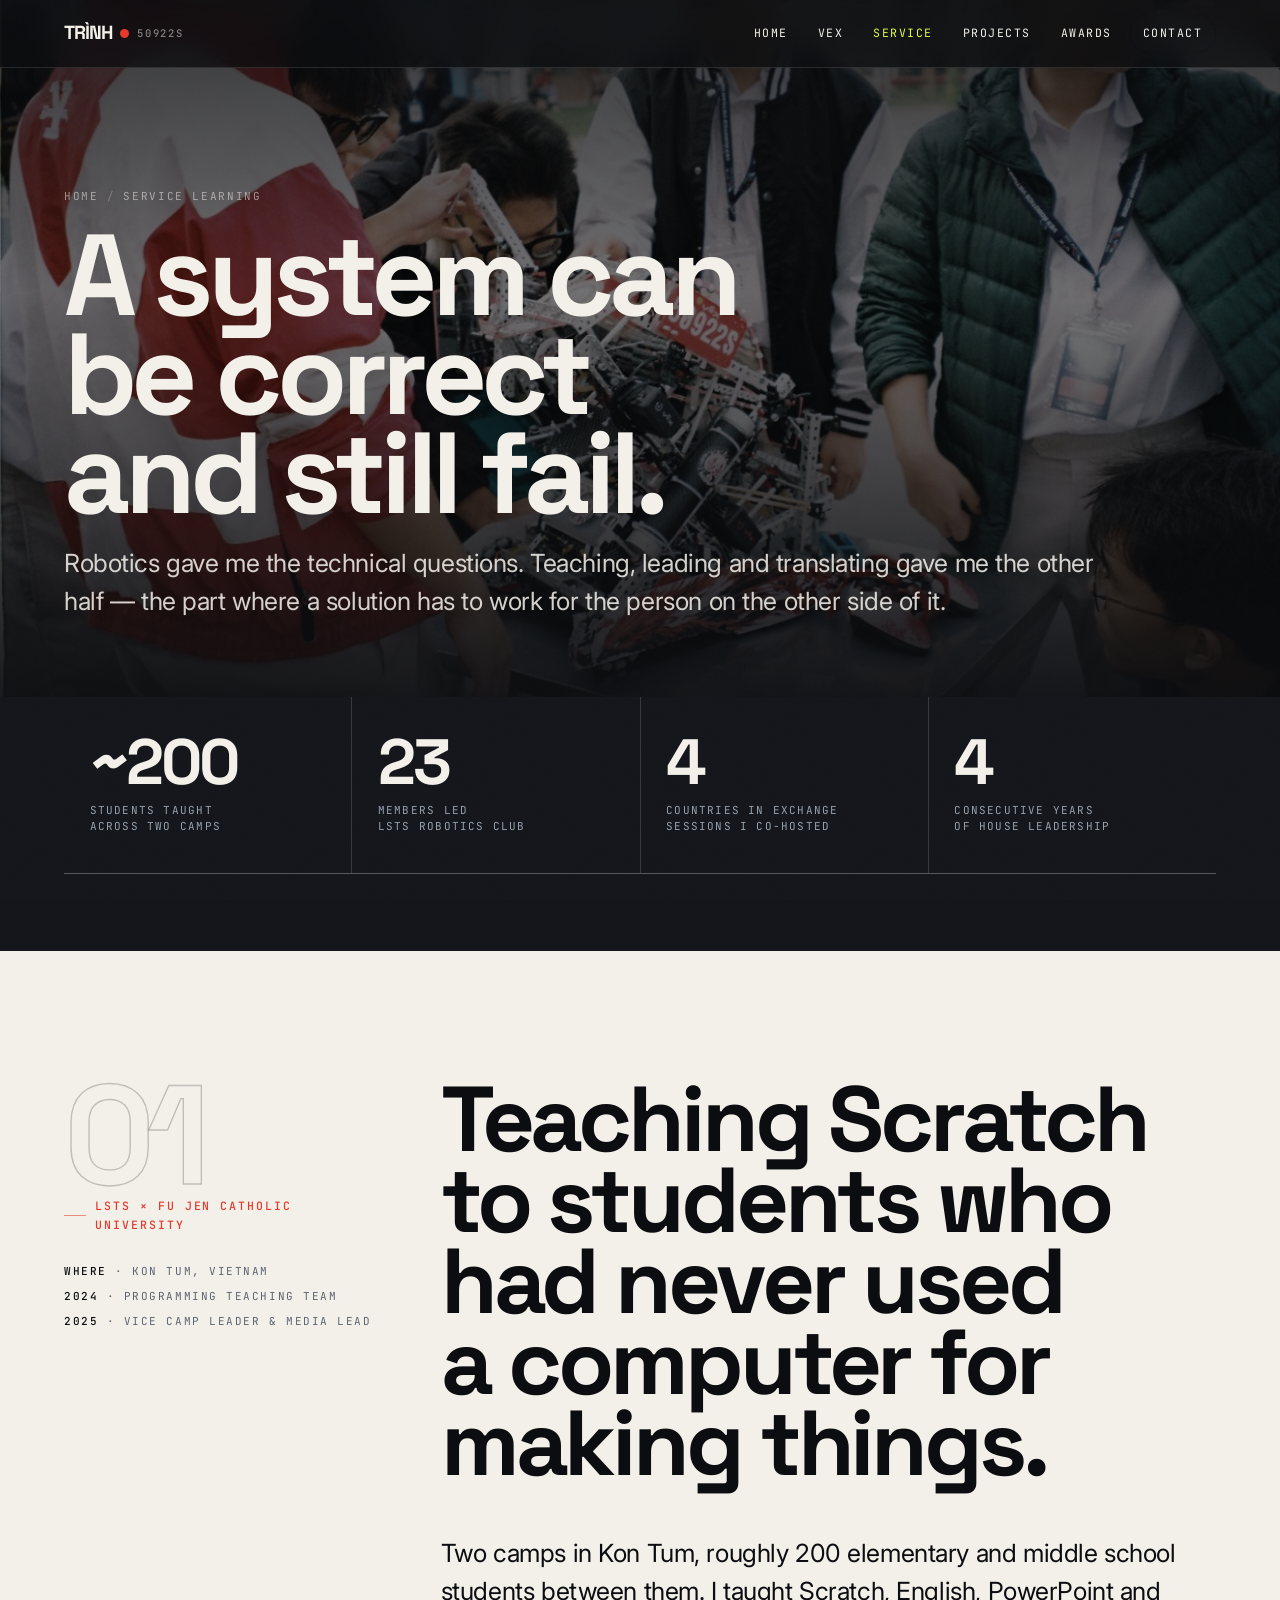
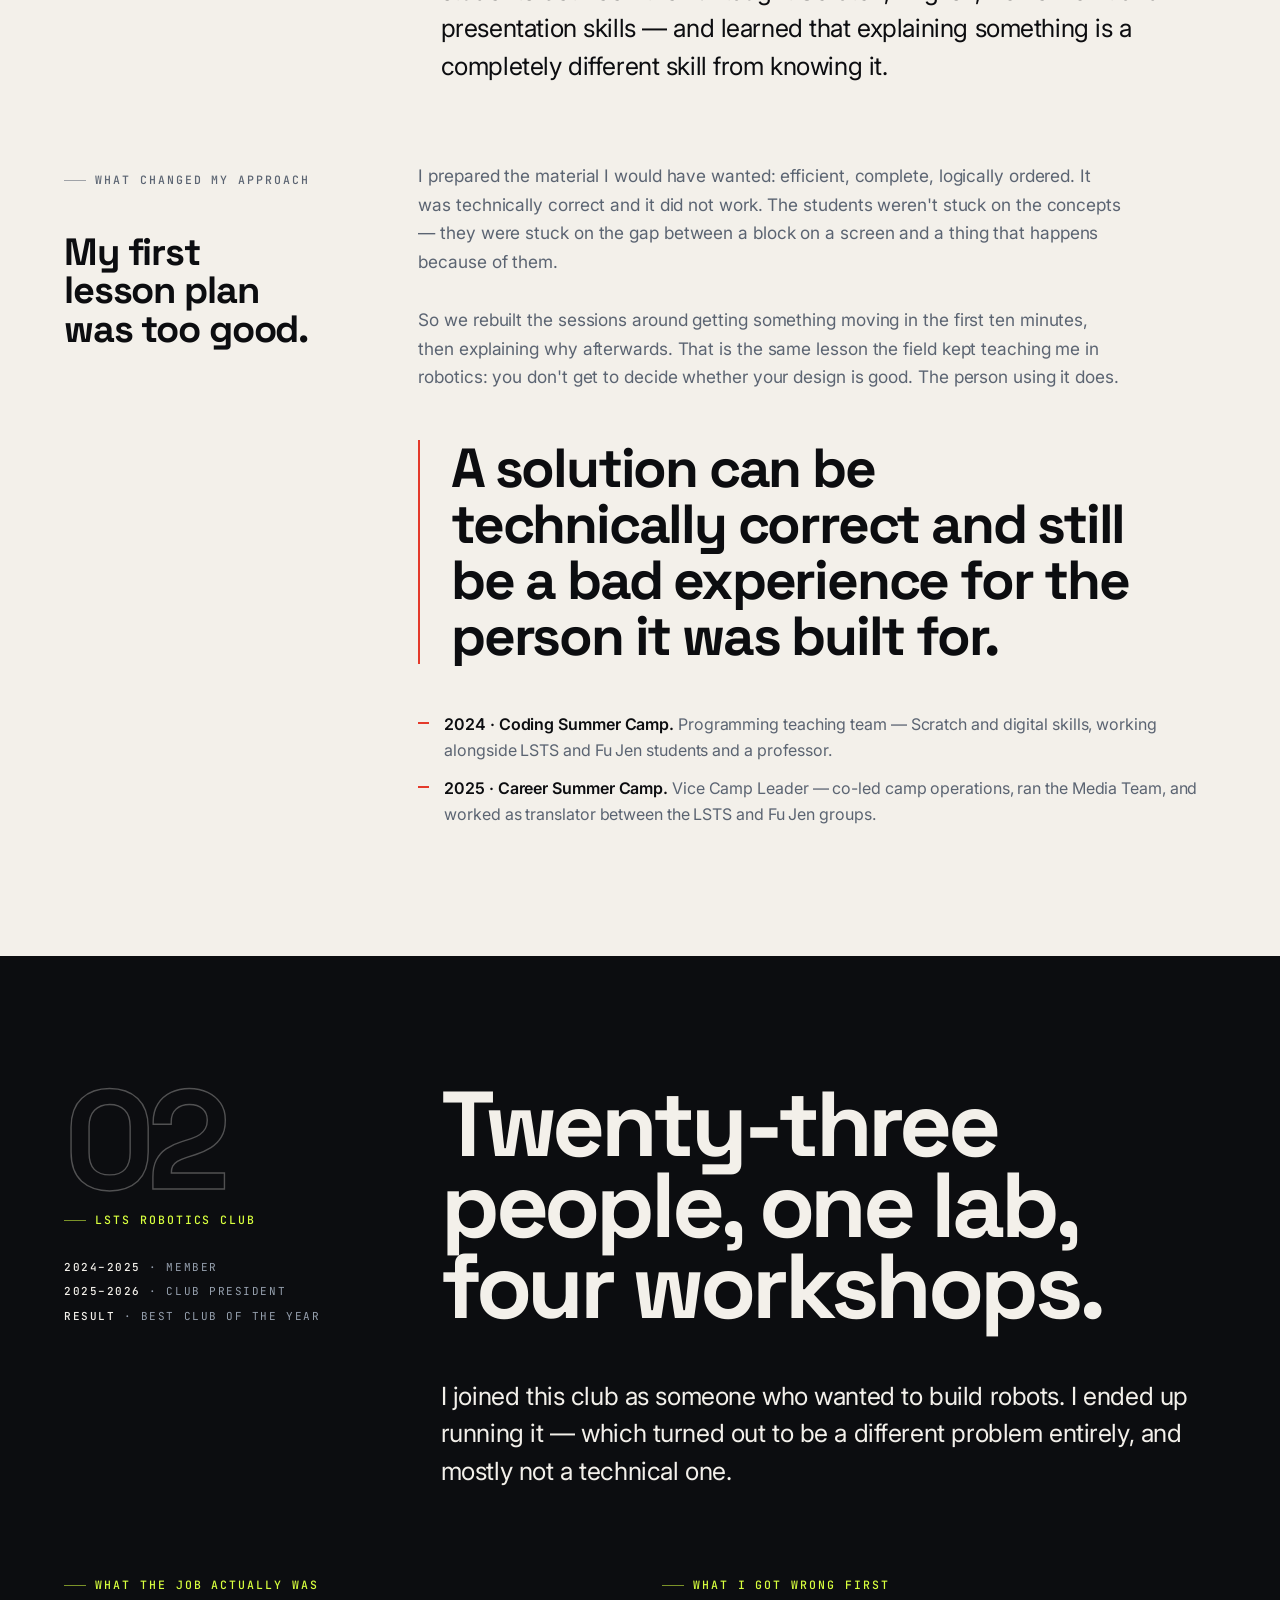
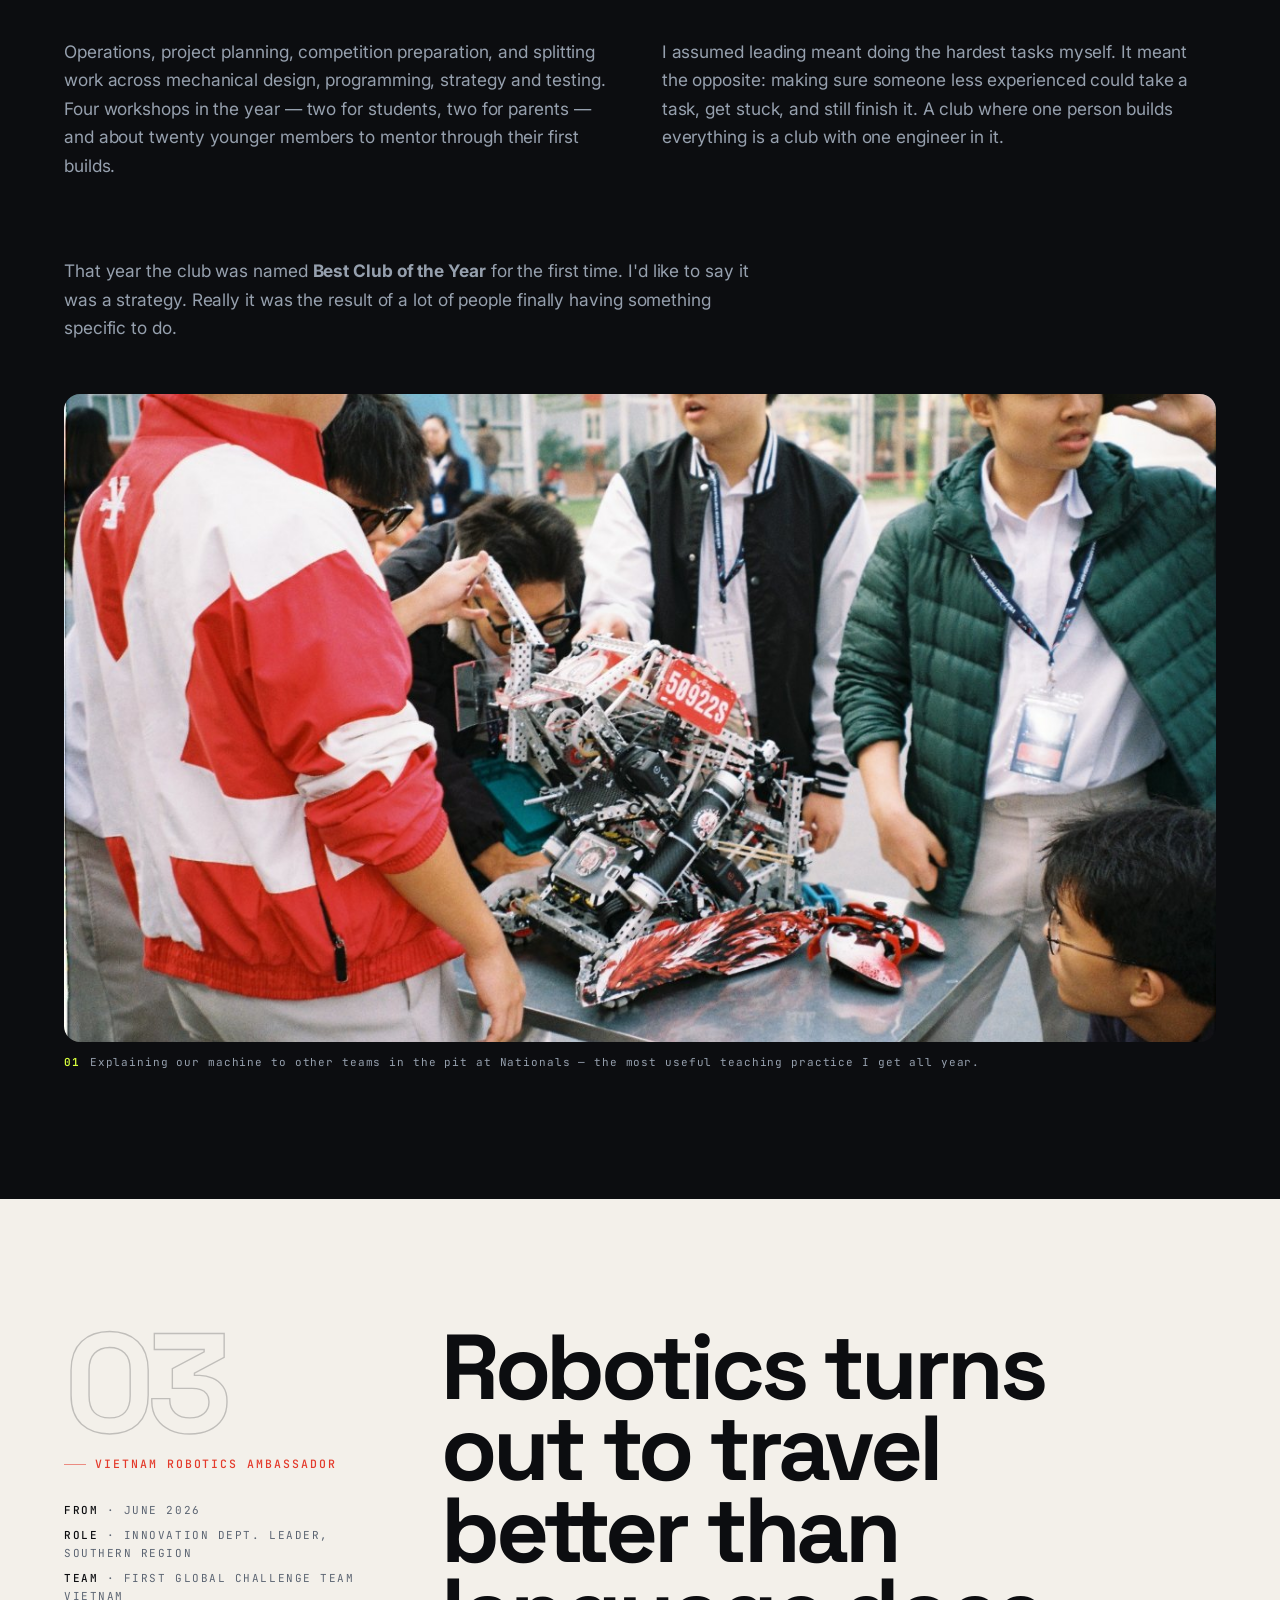
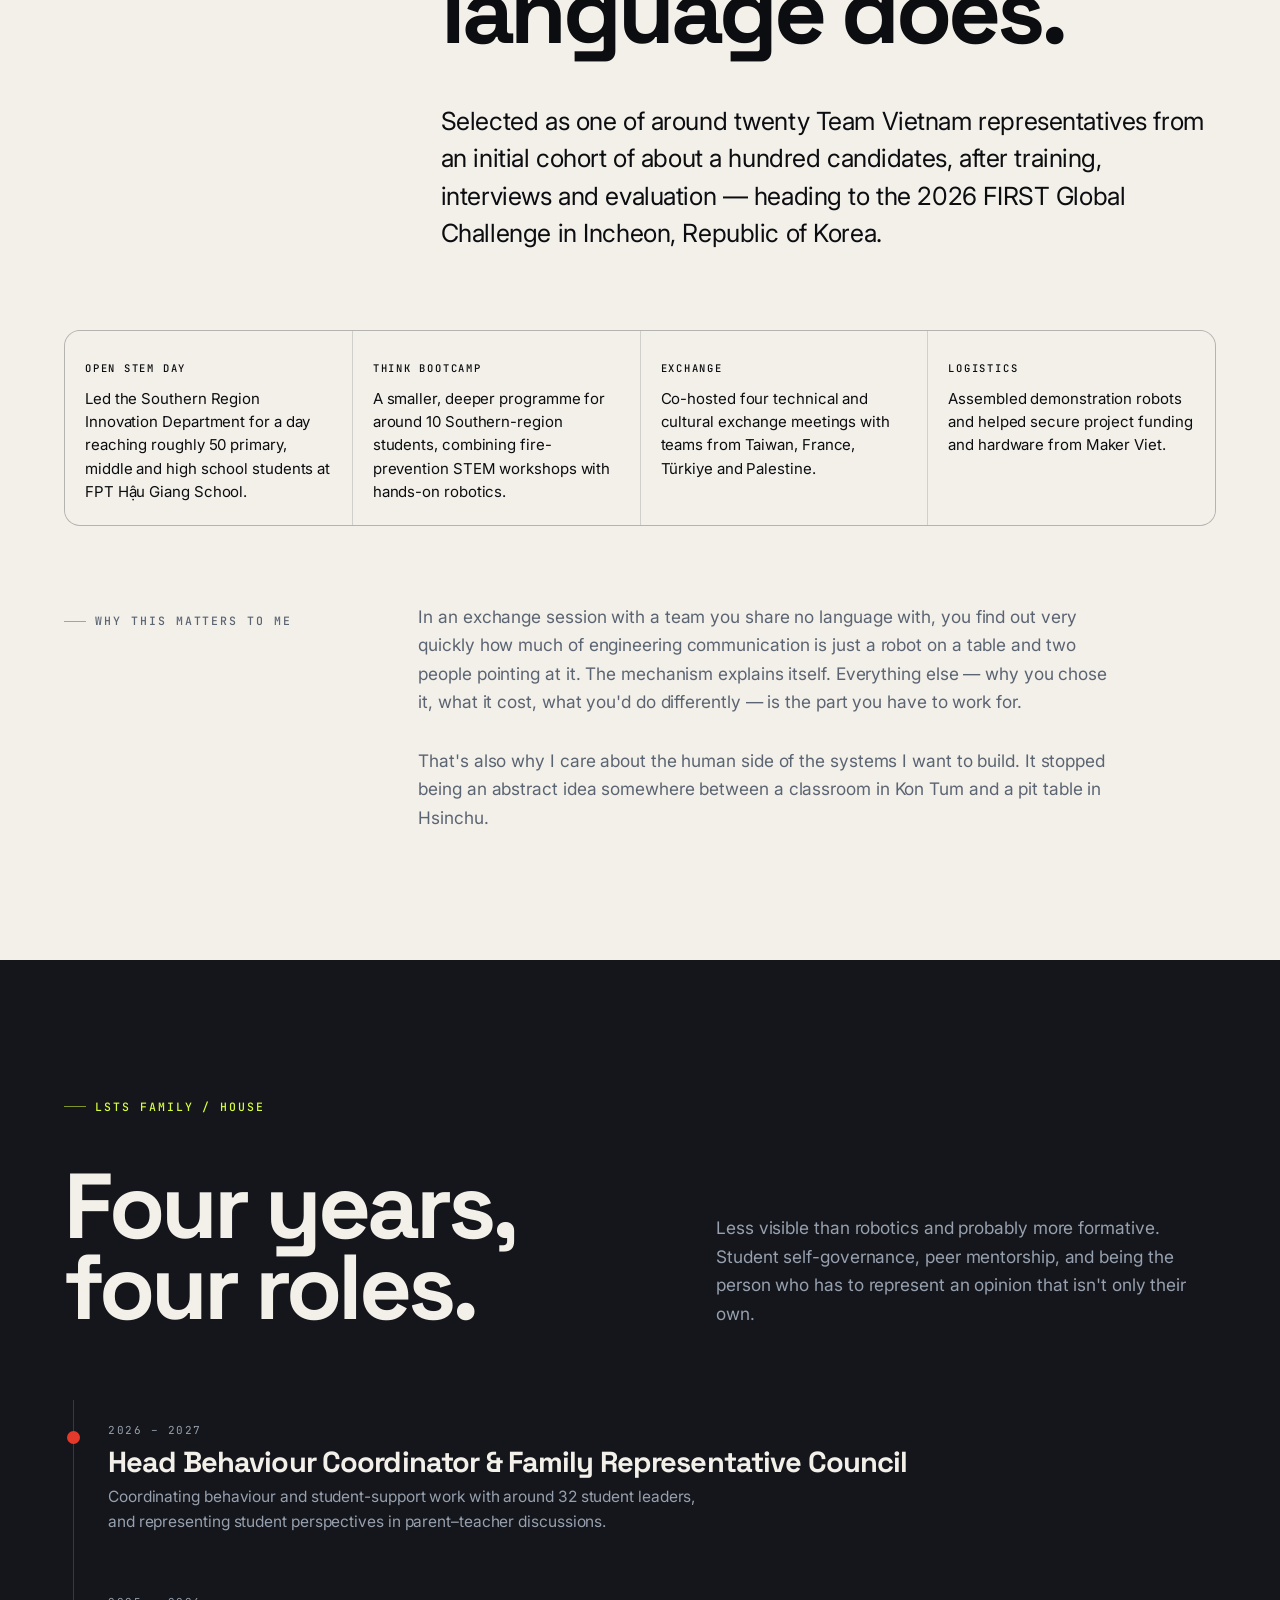
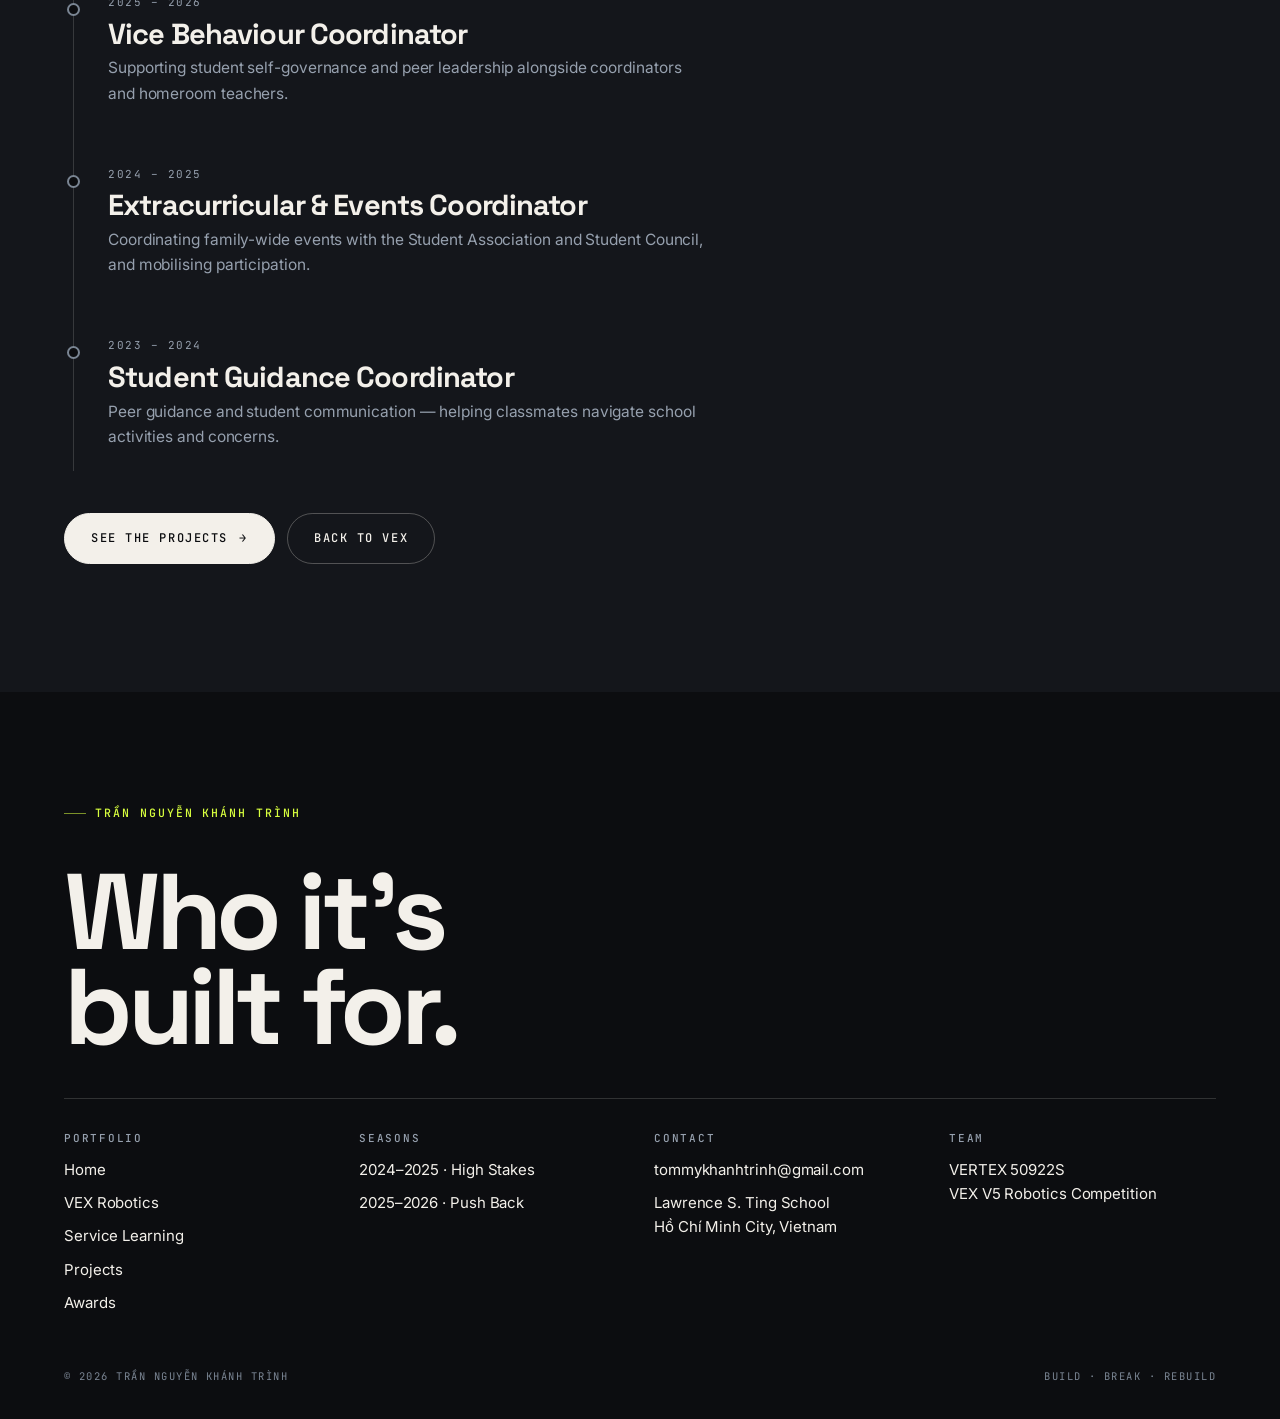
==== commit 3a2750ee: "Fix stat counters and lightbox captions - .stat span also matched the animated counter inside <b>, r" ====
--- a/service.html
+++ b/service.html
@@ -52,7 +52,7 @@
   <section class="sec-tight dark ink-2" style="padding-top:0">
     <div class="wrap-wide">
       <div class="stats rv" style="border-top:0">
-        <div class="stat"><b><span data-count="200">200</span><em>~</em></b><span>Students taught<br>across two camps</span></div>
+        <div class="stat"><b><span data-count="200" data-prefix="~">~200</span></b><span>Students taught<br>across two camps</span></div>
         <div class="stat"><b><span data-count="23">23</span></b><span>Members led<br>LSTS Robotics Club</span></div>
         <div class="stat"><b><span data-count="4">4</span></b><span>Countries in exchange<br>sessions I co-hosted</span></div>
         <div class="stat"><b><span data-count="4">4</span></b><span>Consecutive years<br>of house leadership</span></div>
--- a/styles.css
+++ b/styles.css
@@ -218,7 +218,7 @@
   font-size:clamp(34px,5vw,68px);line-height:.86;margin-bottom:12px}
 .stat b em{font-style:normal;font-size:.46em;letter-spacing:-.02em;color:var(--red)}
 .dark .stat b em{color:var(--acid)}
-.stat span{font-family:var(--f-mono);font-size:11px;letter-spacing:.11em;text-transform:uppercase;color:var(--muted);display:block;line-height:1.5}
+.stat>span{font-family:var(--f-mono);font-size:11px;letter-spacing:.11em;text-transform:uppercase;color:var(--muted);display:block;line-height:1.5}
 @media (max-width:820px){.stats,.stats.c3{grid-template-columns:repeat(2,1fr)}}
 @media (max-width:420px){.stats,.stats.c3{grid-template-columns:1fr}}
 
